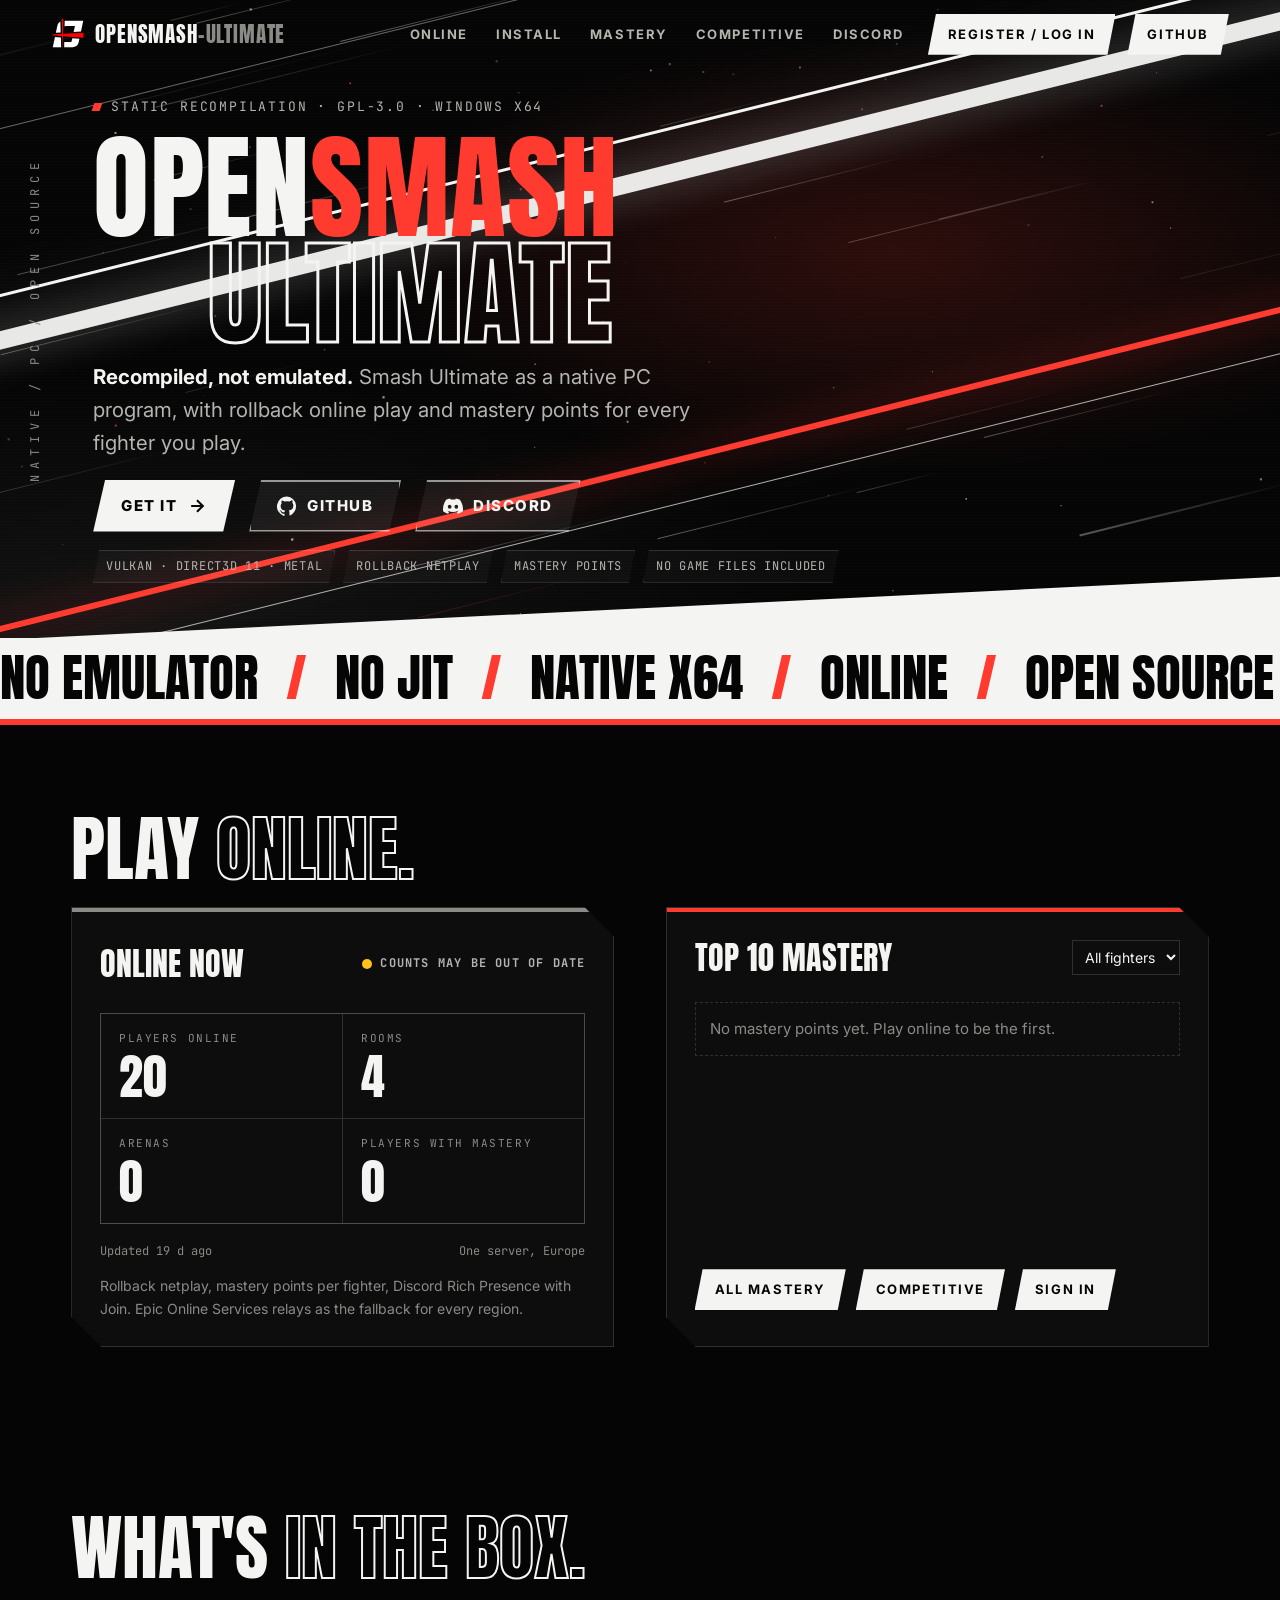
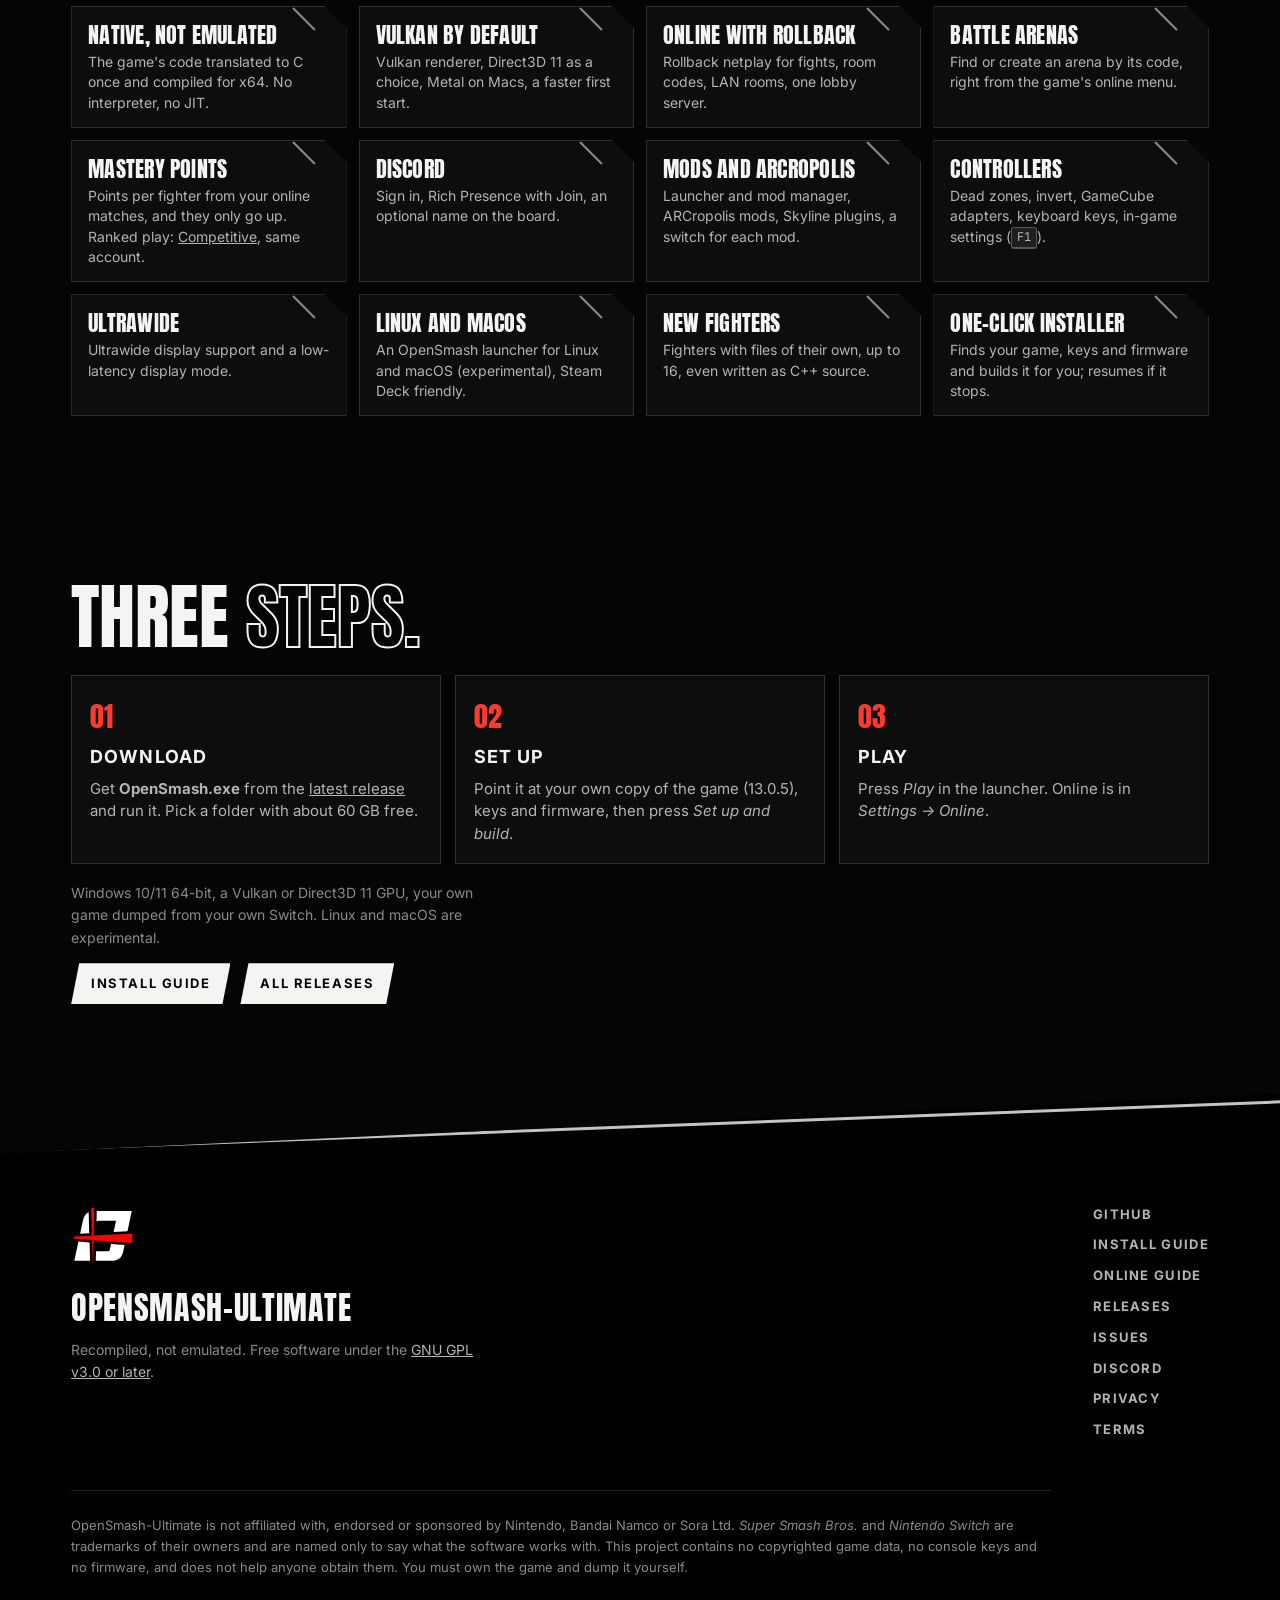
==== index.html @ 876a9320 "Mastery as GMP with fighter icons, own status first, infinite list; Competitive page; same nav every" ====
<!doctype html>
<html lang="en">
<head>
<meta charset="utf-8">
<meta name="viewport" content="width=device-width, initial-scale=1">
<title>OpenSmash-Ultimate: recompiled, not emulated</title>
<meta name="description" content="OpenSmash-Ultimate is an open-source native PC port of Super Smash Bros. Ultimate made by static recompilation: the Switch code translated to C and compiled for Windows, no emulator. Build it from your own game with a one-click installer. GPL-3.0. Not affiliated with Nintendo.">
<meta name="theme-color" content="#050505">
<meta name="color-scheme" content="dark">
<link rel="icon" href="assets/favicon.svg" type="image/svg+xml">
<link rel="icon" href="assets/favicon-32.png" sizes="32x32" type="image/png">
<link rel="apple-touch-icon" href="assets/apple-touch-icon.png">
<!-- Open Graph / social card. Social sites want absolute URLs: after enabling GitHub Pages, replace
     "assets/og-image.png" and og:url with the full https:// address of the site (see README.md). -->
<meta property="og:type" content="website">
<meta property="og:title" content="OpenSmash-Ultimate: recompiled, not emulated">
<meta property="og:description" content="A native PC port made by static recompilation. Vulkan renderer, one-click installer, fighters as C++ source, online play with mastery points per fighter. Open source, GPL-3.0. Not affiliated with Nintendo.">
<meta property="og:image" content="https://denkishi.github.io/opensmash-site/assets/og-image.png">
<meta property="og:image:width" content="1200">
<meta property="og:image:height" content="630">
<meta property="og:image:alt" content="OpenSmash-Ultimate: white diagonal slashes on black with the project name">
<meta property="og:url" content="https://denkishi.github.io/opensmash-site/">
<meta name="twitter:card" content="summary_large_image">
<meta name="twitter:title" content="OpenSmash-Ultimate: recompiled, not emulated">
<meta name="twitter:description" content="Native PC port by static recompilation. Open source, GPL-3.0. Not affiliated with Nintendo.">
<meta name="twitter:image" content="https://denkishi.github.io/opensmash-site/assets/og-image.png">
<link rel="preconnect" href="https://fonts.googleapis.com">
<link rel="preconnect" href="https://fonts.gstatic.com" crossorigin>
<link rel="stylesheet" href="https://fonts.googleapis.com/css2?family=Anton&family=Inter:wght@400;500;700;800&family=JetBrains+Mono:wght@500;700&display=swap">
<link rel="stylesheet" href="css/style.css?v=2">
<link rel="stylesheet" href="css/home.css?v=7">
<script src="config.js"></script>
<script src="js/hero.js?v=3" defer></script>
<script src="js/snapshot.js?v=4" defer></script>
<script src="js/fighters.js?v=2" defer></script>
<script src="js/home.js?v=7" defer></script>
<script type="application/ld+json">
{"@context":"https://schema.org","@type":"SoftwareApplication","name":"OpenSmash-Ultimate","applicationCategory":"GameApplication","operatingSystem":"Windows 10, Windows 11 (x64)","license":"https://www.gnu.org/licenses/gpl-3.0.html","offers":{"@type":"Offer","price":"0","priceCurrency":"USD"},"description":"Open-source native PC port of Super Smash Bros. Ultimate by static recompilation. Build it from your own game. Not affiliated with Nintendo."}
</script>
<script src="js/opensmash-auth.js?v=2" defer></script>
<script src="js/nav-login.js?v=5" defer></script>
</head>
<body>
<a class="skip" href="#main">Skip to content</a>

<!-- reusable emblem -->
<svg width="0" height="0" style="position:absolute" aria-hidden="true" focusable="false">
  <defs>
    <mask id="emblem-cut" maskContentUnits="userSpaceOnUse">
      <rect width="100" height="100" fill="#fff"/>
      <polygon points="55,-4 71,-4 45,104 29,104" fill="#000"/>
    </mask>
    <symbol id="emblem" viewBox="0 0 100 100">
      <path mask="url(#emblem-cut)" fill="currentColor" fill-rule="evenodd" d="M18 88 L40 12 H92 L70 88 Z M35 74 H59 L73 26 H49 Z"/>
      <polygon class="emblem-slash" points="63,0 68,0 42,100 37,100" fill="#ff3b30"/>
    </symbol>
  </defs>
</svg>

<header class="nav" id="top">
  <a class="brand" href="#top" aria-label="OpenSmash-Ultimate, back to top">
    <img class="brand-mark" src="assets/emblem-white.svg" width="34" height="34" alt="" aria-hidden="true">
    <span class="brand-word">OPENSMASH<span>-ULTIMATE</span></span>
  </a>
  <button class="nav-toggle" aria-expanded="false" aria-controls="nav-links"><span></span><span></span><span class="sr">Menu</span></button>
  <nav id="nav-links" class="nav-links" aria-label="Sections">
    <a href="#online">Online</a>
    <a href="#install">Install</a>
    <a href="leaderboard/">Mastery</a>
    <a href="competitive/">Competitive</a>
    <a data-link="discord" href="https://discord.gg/pkgyYGf3YB" rel="noopener">Discord</a>
    <a class="nav-cta" id="nav-login" href="account/">Register / Log in</a>
    <a class="nav-cta" data-link="repo" href="https://github.com/OpenSmash-Ultimate/OpenSmash-Ultimate" rel="noopener">GitHub</a>
  </nav>
</header>

<main id="main">

<!-- ========== HERO ========== -->
<section class="hero" aria-labelledby="hero-title">
  <canvas class="hero-canvas" aria-hidden="true"></canvas>
  <div class="hero-slashes" aria-hidden="true">
    <i class="slash s1"></i><i class="slash s2"></i><i class="slash s3"></i><i class="slash s4"></i><i class="slash s5"></i>
  </div>
  <div class="hero-vert" aria-hidden="true">NATIVE&nbsp;/&nbsp;PC&nbsp;/&nbsp;OPEN&nbsp;SOURCE</div>
  <div class="hero-inner" data-parallax="0.12">
    <p class="kicker"><span class="dot"></span>Static recompilation &middot; GPL-3.0 &middot; Windows x64</p>
    <h1 id="hero-title" class="hero-title">
      <span class="line l1"><span>OPEN</span><span class="red">SMASH</span></span>
      <span class="line l2"><span class="outline">ULTIMATE</span></span>
    </h1>
    <p class="tagline"><strong>Recompiled, not emulated.</strong> Smash Ultimate as a native PC program, with rollback online play and mastery points for every fighter you play.</p>
    <div class="cta-row">
      <a class="btn btn-primary" href="#install"><span>Get it</span><svg aria-hidden="true" viewBox="0 0 24 24"><path d="M5 12h12M12 5l7 7-7 7" fill="none" stroke="currentColor" stroke-width="2.5"/></svg></a>
      <a class="btn btn-ghost" data-link="repo" href="https://github.com/OpenSmash-Ultimate/OpenSmash-Ultimate" rel="noopener"><svg aria-hidden="true" viewBox="0 0 24 24"><path fill="currentColor" d="M12 .5a12 12 0 0 0-3.8 23.4c.6.1.8-.3.8-.6v-2.1c-3.3.7-4-1.6-4-1.6-.6-1.4-1.4-1.8-1.4-1.8-1.1-.7.1-.7.1-.7 1.2.1 1.8 1.2 1.8 1.2 1.1 1.8 2.9 1.3 3.6 1 .1-.8.4-1.3.8-1.6-2.7-.3-5.5-1.3-5.5-5.9 0-1.3.5-2.4 1.2-3.2-.1-.3-.5-1.5.1-3.2 0 0 1-.3 3.3 1.2a11.5 11.5 0 0 1 6 0C17.3 4.7 18.3 5 18.3 5c.7 1.7.3 2.9.1 3.2.8.8 1.2 1.9 1.2 3.2 0 4.6-2.8 5.6-5.5 5.9.4.4.8 1.1.8 2.2v3.3c0 .3.2.7.8.6A12 12 0 0 0 12 .5z"/></svg><span>GitHub</span></a>
      <a class="btn btn-ghost" data-link="discord" href="https://discord.gg/pkgyYGf3YB" rel="noopener"><svg aria-hidden="true" viewBox="0 0 24 24"><path fill="currentColor" d="M20.3 4.4A19.6 19.6 0 0 0 15.4 3l-.6 1.3a18 18 0 0 0-5.6 0L8.6 3a19.6 19.6 0 0 0-4.9 1.5C.6 9.1-.3 13.7.1 18.2a19.8 19.8 0 0 0 6 3l1.3-2.1a12.8 12.8 0 0 1-2-1l.5-.4a14 14 0 0 0 12.2 0l.5.4c-.6.4-1.3.7-2 1l1.3 2.1a19.7 19.7 0 0 0 6-3c.5-5.2-.8-9.8-3.6-13.8zM8 15.4c-1.2 0-2.2-1.1-2.2-2.4S6.8 10.6 8 10.6s2.2 1.1 2.2 2.4-1 2.4-2.2 2.4zm8 0c-1.2 0-2.2-1.1-2.2-2.4s1-2.4 2.2-2.4 2.2 1.1 2.2 2.4-1 2.4-2.2 2.4z"/></svg><span data-label>Discord</span></a>
    </div>
    <ul class="chips" aria-label="At a glance">
      <li>Vulkan &middot; Direct3D 11 &middot; Metal</li><li>Rollback netplay</li><li>Mastery points</li><li>No game files included</li>
    </ul>
  </div>
  <div class="hero-cut" aria-hidden="true"></div>
</section>

<!-- ========== MARQUEE BAND ========== -->
<div class="band" aria-hidden="true">
  <div class="band-track">
    <span>NO EMULATOR</span><b>/</b><span>NO JIT</span><b>/</b><span>NATIVE X64</span><b>/</b><span>ONLINE</span><b>/</b><span>OPEN SOURCE</span><b>/</b><span>YOUR GAME, YOUR PC</span><b>/</b>
    <span>NO EMULATOR</span><b>/</b><span>NO JIT</span><b>/</b><span>NATIVE X64</span><b>/</b><span>ONLINE</span><b>/</b><span>OPEN SOURCE</span><b>/</b><span>YOUR GAME, YOUR PC</span><b>/</b>
  </div>
</div>

<!-- ========== ONLINE: live numbers + leaderboard ========== -->
<section id="online" class="live-sec" aria-labelledby="online-title">
  <div class="wrap">
    <h2 id="online-title" class="live-title">PLAY <span class="outline">ONLINE.</span></h2>
    <div class="live-row">
      <div class="status" id="status" aria-label="Live online numbers">
        <div class="status-head">
          <h3>Online now</h3>
          <span class="pill" id="pill" role="status" aria-live="polite" data-s=""><i></i><span id="pill-text">Checking&hellip;</span></span>
        </div>
        <dl class="status-grid">
          <div><dt>Players online</dt><dd id="t-online">&ndash;</dd></div>
          <div><dt>Rooms</dt><dd id="t-rooms">&ndash;</dd></div>
          <div><dt>Arenas</dt><dd id="t-arenas">&ndash;</dd></div>
          <div><dt>Players with mastery</dt><dd id="t-mastery">&ndash;</dd></div>
        </dl>
        <p class="matches" id="matches" hidden><b id="t-matches"></b> online matches played<span id="t-matches-today"></span></p>
        <div class="status-foot"><span id="upd"></span><span>One server, Europe</span></div>
        <p class="status-msg">Rollback netplay, mastery points per fighter, Discord Rich Presence with Join. Epic Online Services relays as the fallback for every region.</p>
      </div>
      <div class="lb" aria-label="Top mastery">
        <div class="board-head">
          <h3>Top 10 mastery</h3>
          <label class="sr" for="fighter">List</label>
          <select id="fighter"><option value="">All fighters</option></select>
        </div>
        <p class="empty" id="empty">No mastery points yet. Play online to be the first.</p>
        <div class="table-wrap" id="table-wrap" hidden>
          <table class="board"><thead><tr><th>#</th><th class="ficon-h"><span class="sr">Fighter</span></th><th>Player</th><th class="num">GMP</th></tr></thead><tbody id="rows"></tbody></table>
        </div>
        <div id="credit"></div>
        <p class="board-foot"><a class="navbtn" href="leaderboard/">All mastery</a><a class="navbtn" href="competitive/">Competitive</a><a class="navbtn" href="account/">Sign in</a><span id="board-upd"></span></p>
      </div>
    </div>
  </div>
</section>

<!-- ========== FEATURES ========== -->
<section id="features" class="section features" aria-labelledby="feat-title">
  <div class="wrap">
    <h2 id="feat-title" class="live-title">WHAT'S <span class="outline">IN THE BOX.</span></h2>
    <ul class="grid">
      <li class="card"><h3>Native, not emulated</h3><p>The game's code translated to C once and compiled for x64. No interpreter, no JIT.</p></li>
      <li class="card"><h3>Vulkan by default</h3><p>Vulkan renderer, Direct3D 11 as a choice, Metal on Macs, a faster first start.</p></li>
      <li class="card"><h3>Online with rollback</h3><p>Rollback netplay for fights, room codes, LAN rooms, one lobby server.</p></li>
      <li class="card"><h3>Battle Arenas</h3><p>Find or create an arena by its code, right from the game's online menu.</p></li>
      <li class="card"><h3>Mastery points</h3><p>Points per fighter from your online matches, and they only go up. Ranked play: <a href="competitive/">Competitive</a>, same account.</p></li>
      <li class="card"><h3>Discord</h3><p>Sign in, Rich Presence with Join, an optional name on the board.</p></li>
      <li class="card"><h3>Mods and ARCropolis</h3><p>Launcher and mod manager, ARCropolis mods, Skyline plugins, a switch for each mod.</p></li>
      <li class="card"><h3>Controllers</h3><p>Dead zones, invert, GameCube adapters, keyboard keys, in-game settings (<kbd>F1</kbd>).</p></li>
      <li class="card"><h3>Ultrawide</h3><p>Ultrawide display support and a low-latency display mode.</p></li>
      <li class="card"><h3>Linux and macOS</h3><p>An OpenSmash launcher for Linux and macOS (experimental), Steam Deck friendly.</p></li>
      <li class="card"><h3>New fighters</h3><p>Fighters with files of their own, up to 16, even written as C++ source.</p></li>
      <li class="card"><h3>One-click installer</h3><p>Finds your game, keys and firmware and builds it for you; resumes if it stops.</p></li>
    </ul>
  </div>
</section>

<!-- ========== INSTALL ========== -->
<section id="install" class="section install-sec" aria-labelledby="install-title">
  <div class="wrap">
    <h2 id="install-title" class="live-title">THREE <span class="outline">STEPS.</span></h2>
    <ol class="three">
      <li><h3>Download</h3><p>Get <b>OpenSmash.exe</b> from the <a href="https://github.com/OpenSmash-Ultimate/OpenSmash-Ultimate/releases/latest/download/OpenSmash.exe" rel="noopener">latest release</a> and run it. Pick a folder with about 60 GB free.</p></li>
      <li><h3>Set up</h3><p>Point it at your own copy of the game (13.0.5), keys and firmware, then press <em>Set up and build</em>.</p></li>
      <li><h3>Play</h3><p>Press <em>Play</em> in the launcher. Online is in <em>Settings &rarr; Online</em>.</p></li>
    </ol>
    <p class="small">Windows 10/11 64-bit, a Vulkan or Direct3D 11 GPU, your own game dumped from your own Switch. Linux and macOS are experimental.</p>
    <div class="btn-row"><a class="navbtn" data-link="guide" href="https://github.com/OpenSmash-Ultimate/OpenSmash-Ultimate/blob/main/docs/INSTALL.md" rel="noopener">Install guide</a><a class="navbtn" href="https://github.com/OpenSmash-Ultimate/OpenSmash-Ultimate/releases" rel="noopener">All releases</a></div>
  </div>
</section>

</main>

<footer class="footer">
  <div class="footer-cut" aria-hidden="true"></div>
  <div class="wrap footer-grid">
    <div class="footer-brand">
      <img class="brand-mark big-mark" src="assets/emblem-white.svg" alt="" aria-hidden="true">
      <p class="footer-name">OPENSMASH-ULTIMATE</p>
      <p class="small">Recompiled, not emulated. Free software under the <a data-link="license" href="https://github.com/OpenSmash-Ultimate/OpenSmash-Ultimate/blob/main/LICENSE" rel="noopener">GNU GPL v3.0 or later</a>.</p>
    </div>
    <nav class="footer-links" aria-label="Footer">
      <a data-link="repo" href="https://github.com/OpenSmash-Ultimate/OpenSmash-Ultimate" rel="noopener">GitHub</a>
      <a data-link="guide" href="https://github.com/OpenSmash-Ultimate/OpenSmash-Ultimate/blob/main/docs/BUILDING.md" rel="noopener">Install guide</a>
      <a data-link="online" href="https://github.com/OpenSmash-Ultimate/OpenSmash-Ultimate/blob/main/docs/MULTIPLAYER.md" rel="noopener">Online guide</a>
      <a data-link="releases" href="https://github.com/OpenSmash-Ultimate/OpenSmash-Ultimate/releases" rel="noopener">Releases</a>
      <a data-link="issues" href="https://github.com/OpenSmash-Ultimate/OpenSmash-Ultimate/issues" rel="noopener">Issues</a>
      <a data-link="discord" href="https://discord.gg/pkgyYGf3YB" rel="noopener">Discord</a>
      <a href="privacy/">Privacy</a>
      <a href="terms/">Terms</a>
    </nav>
    <p class="legal">OpenSmash-Ultimate is not affiliated with, endorsed or sponsored by Nintendo, Bandai Namco or Sora Ltd. <em>Super Smash Bros.</em> and <em>Nintendo Switch</em> are trademarks of their owners and are named only to say what the software works with. This project contains no copyrighted game data, no console keys and no firmware, and does not help anyone obtain them. You must own the game and dump it yourself.</p>
  </div>
</footer>
</body>
</html>
---- css/style.css ----
/* OpenSmash-Ultimate site. Original design: black, white diagonal cuts, one red accent. */
:root {
  --bg: #050505;
  --bg-2: #0d0d0e;
  --bg-3: #151517;
  --fg: #f4f4f2;
  --fg-dim: #b4b4b0;
  --fg-mute: #8a8a86;
  --line: rgba(255, 255, 255, .14);
  --red: #ff3b30;
  --amber: #ffc21a;
  --cyan: #3be0ff;
  --display: "Anton", "Impact", "Haettenschweiler", "Arial Narrow Bold", sans-serif;
  --sans: "Inter", system-ui, -apple-system, "Segoe UI", Roboto, sans-serif;
  --mono: "JetBrains Mono", ui-monospace, "Cascadia Mono", Consolas, monospace;
  --angle: -14deg;
  --gutter: clamp(16px, 4vw, 56px);
  --ease: cubic-bezier(.2, .8, .2, 1);
  color-scheme: dark;
}
*, *::before, *::after { box-sizing: border-box; }
html { scroll-behavior: smooth; -webkit-text-size-adjust: 100%; scroll-padding-top: 72px; }
body {
  margin: 0; background: var(--bg); color: var(--fg); font-family: var(--sans); font-size: 17px; line-height: 1.6;
  overflow-x: hidden; -webkit-font-smoothing: antialiased; text-rendering: optimizeLegibility;
}
img, svg, canvas { display: block; max-width: 100%; }
a { color: inherit; }
code, kbd { font-family: var(--mono); font-size: .86em; background: rgba(255,255,255,.08); padding: .1em .4em; border-radius: 3px; }
kbd { border: 1px solid rgba(255,255,255,.25); border-bottom-width: 2px; }
::selection { background: var(--red); color: #fff; }
:focus-visible { outline: 3px solid var(--red); outline-offset: 3px; }
.sr { position: absolute; width: 1px; height: 1px; overflow: hidden; clip: rect(0 0 0 0); white-space: nowrap; }
.skip { position: absolute; left: 12px; top: -60px; z-index: 100; background: var(--fg); color: var(--bg); padding: 10px 16px; font-weight: 700; }
.skip:focus { top: 12px; }
.wrap { width: 100%; max-width: 1240px; margin: 0 auto; padding: 0 var(--gutter); }
.red { color: var(--red); }
.outline { color: transparent; -webkit-text-stroke: 2px var(--fg); }

/* ---------- nav ---------- */
.nav {
  position: fixed; inset: 0 0 auto 0; z-index: 50; display: flex; align-items: center; justify-content: space-between;
  gap: 16px; padding: 14px var(--gutter); transition: background .3s, backdrop-filter .3s, padding .3s;
}
.nav.scrolled { background: rgba(5,5,5,.82); backdrop-filter: blur(10px); -webkit-backdrop-filter: blur(10px); padding-top: 10px; padding-bottom: 10px; border-bottom: 1px solid var(--line); }
.brand { display: flex; align-items: center; gap: 10px; text-decoration: none; color: var(--fg); }
.brand-mark { width: 34px; height: 34px; color: var(--fg); transition: transform .4s var(--ease); }
.brand:hover .brand-mark { transform: rotate(-8deg) scale(1.08); }
.brand-word { font-family: var(--display); font-size: 21px; letter-spacing: .04em; line-height: 1; }
.brand-word span { color: var(--fg-mute); }
.nav-links { display: flex; align-items: center; gap: 4px; }
.nav-links a { text-decoration: none; font-weight: 700; font-size: 13px; letter-spacing: .12em; text-transform: uppercase; padding: 10px 12px; position: relative; color: var(--fg-dim); transition: color .2s; }
.nav-links a::after { content: ""; position: absolute; left: 12px; right: 12px; bottom: 6px; height: 2px; background: var(--red); transform: scaleX(0) skewX(-30deg); transform-origin: left; transition: transform .3s var(--ease); }
.nav-links a:hover, .nav-links a.active { color: var(--fg); }
.nav-links a:hover::after, .nav-links a.active::after { transform: scaleX(1) skewX(-30deg); }
.nav-links .nav-cta { white-space: nowrap; color: var(--bg); background: var(--fg); margin-left: 8px; clip-path: polygon(8px 0, 100% 0, calc(100% - 8px) 100%, 0 100%); padding: 10px 20px; }
.nav-links .nav-cta::after { display: none; }
.nav-links .nav-cta:hover { background: var(--red); color: #fff; }
.nav-toggle { display: none; background: none; border: 0; width: 44px; height: 44px; padding: 10px; cursor: pointer; }
.nav-toggle span:not(.sr) { display: block; height: 3px; background: var(--fg); margin: 6px 0; transition: transform .3s; }
.nav-toggle span:first-child { transform: skewX(-30deg); }
.nav-toggle span:nth-child(2) { width: 70%; margin-left: auto; transform: skewX(-30deg); }
.nav-toggle[aria-expanded="true"] span:first-child { transform: translateY(4.5px) rotate(-45deg); }
.nav-toggle[aria-expanded="true"] span:nth-child(2) { width: 100%; transform: translateY(-4.5px) rotate(45deg); }

/* ---------- buttons ---------- */
.btn {
  --cut: 12px; position: relative; display: inline-flex; align-items: center; gap: 10px; min-height: 52px; padding: 0 28px;
  font-family: var(--sans); font-weight: 800; font-size: 15px; letter-spacing: .1em; text-transform: uppercase; text-decoration: none;
  clip-path: polygon(var(--cut) 0, 100% 0, calc(100% - var(--cut)) 100%, 0 100%); overflow: hidden; isolation: isolate;
  transition: transform .25s var(--ease), color .25s, background .25s; border: 0; cursor: pointer;
}
.btn svg { width: 20px; height: 20px; flex: none; }
.btn::before { content: ""; position: absolute; inset: 0; z-index: -1; transform: translateX(-110%) skewX(-20deg); transition: transform .45s var(--ease); }
.btn:hover { transform: translateY(-2px); }
.btn:hover::before { transform: translateX(0) skewX(0); }
.btn-primary { background: var(--fg); color: var(--bg); }
.btn-primary::before { background: var(--red); }
.btn-primary:hover { color: #fff; }
.btn-ghost { background: rgba(255,255,255,.06); color: var(--fg); box-shadow: inset 0 0 0 2px rgba(255,255,255,.55); }
.btn-ghost::before { background: var(--fg); }
.btn-ghost:hover { color: var(--bg); }
.btn[aria-disabled="true"] { opacity: .55; cursor: not-allowed; }
.btn[aria-disabled="true"]:hover { transform: none; color: var(--fg); }
.btn[aria-disabled="true"]::before { display: none; }
.cta-row { display: flex; flex-wrap: wrap; gap: 14px; }
.link { display: inline-block; font-weight: 800; text-transform: uppercase; letter-spacing: .1em; font-size: 14px; text-decoration: none; border-bottom: 2px solid var(--red); padding-bottom: 2px; transition: color .2s, border-color .2s; }
.link:hover { color: var(--red); }
.link[aria-disabled="true"] { border-color: var(--fg-mute); color: var(--fg-mute); pointer-events: none; }

/* ---------- hero ---------- */
.hero { position: relative; min-height: 100vh; min-height: 100svh; display: flex; align-items: center; overflow: hidden; padding: 110px 0 120px; isolation: isolate; }
.hero-canvas { position: absolute; inset: 0; width: 100%; height: 100%; z-index: -2; }
.hero::before { content: ""; position: absolute; inset: 0; z-index: -1; pointer-events: none;
  background: radial-gradient(ellipse 60% 50% at 70% 40%, rgba(255,59,48,.16), transparent 70%), radial-gradient(ellipse 80% 60% at 10% 100%, rgba(255,255,255,.06), transparent 70%); }
.hero::after { content: ""; position: absolute; inset: 0; z-index: -1; pointer-events: none; opacity: .5;
  background-image: repeating-linear-gradient(0deg, rgba(255,255,255,.025) 0 1px, transparent 1px 3px); }
.hero-slashes { position: absolute; inset: -20% -10%; z-index: -1; pointer-events: none; transform: rotate(var(--angle)); }
.slash { position: absolute; left: -10%; width: 130%; display: block; background: var(--fg); transform-origin: left center; transform: scaleX(0);
  animation: slashIn .9s var(--ease) forwards; box-shadow: 0 0 40px rgba(255,255,255,.35); }
.slash::after { content: ""; position: absolute; inset: -10px 0; background: linear-gradient(90deg, transparent, rgba(255,255,255,.9) 50%, transparent); width: 25%; filter: blur(10px);
  animation: sweep 4.5s 1.6s linear infinite; opacity: .0; }
.s1 { top: 30%; height: 3px; animation-delay: .15s; }
.s2 { top: 34%; height: 18px; animation-delay: .3s; opacity: .95; }
.s3 { top: 66%; height: 6px; animation-delay: .45s; background: var(--red); box-shadow: 0 0 40px rgba(255,59,48,.6); }
.s4 { top: 71%; height: 1px; animation-delay: .6s; opacity: .7; }
.s5 { top: 12%; height: 1px; animation-delay: .75s; opacity: .4; }
@keyframes slashIn { 0% { transform: scaleX(0); } 100% { transform: scaleX(1); } }
@keyframes sweep { 0% { transform: translateX(-30%); opacity: 0; } 10% { opacity: 1; } 60% { opacity: 1; } 70%,100% { transform: translateX(420%); opacity: 0; } }
.hero-vert { position: absolute; left: calc(var(--gutter) * .5); top: 50%; transform: translateY(-50%) rotate(180deg); writing-mode: vertical-rl;
  font-family: var(--mono); font-size: 12px; letter-spacing: .5em; color: var(--fg-mute); white-space: nowrap; }
.hero-inner { position: relative; width: 100%; max-width: 1240px; margin: 0 auto; padding: 0 var(--gutter) 0 calc(var(--gutter) + 22px); will-change: transform; }
.kicker { display: inline-flex; align-items: center; gap: 10px; font-family: var(--mono); font-size: 13px; letter-spacing: .14em; text-transform: uppercase; color: var(--fg-dim);
  margin: 0 0 18px; opacity: 0; animation: up .8s .2s var(--ease) forwards; }
.kicker .dot { width: 8px; height: 8px; background: var(--red); transform: skewX(-20deg); animation: blink 1.6s steps(2) infinite; }
@keyframes blink { 50% { opacity: .2; } }
.hero-title { font-family: var(--display); font-weight: 400; margin: 0; line-height: .86; letter-spacing: .005em; font-size: clamp(64px, 15.5vw, 230px); text-transform: uppercase; }
.hero-title .line { display: block; overflow: hidden; padding: .02em 0 .04em; }
.hero-title .line > span { display: inline-block; transform: translateY(105%) skewY(6deg); animation: titleIn 1s var(--ease) forwards; }
.hero-title .l1 > span:nth-child(1) { animation-delay: .35s; }
.hero-title .l1 > span:nth-child(2) { animation-delay: .47s; }
.hero-title .l2 > span { animation-delay: .6s; -webkit-text-stroke-width: clamp(1.5px, .35vw, 3px); }
.hero-title .l2 { margin-left: clamp(24px, 9vw, 150px); }
@keyframes titleIn { to { transform: translateY(0) skewY(0); } }
.tagline { max-width: 620px; font-size: clamp(17px, 1.6vw, 21px); color: var(--fg-dim); margin: 26px 0 32px; opacity: 0; animation: up .8s .9s var(--ease) forwards; }
.tagline strong { color: var(--fg); }
.hero .cta-row { opacity: 0; animation: up .8s 1.05s var(--ease) forwards; }
.chips { display: flex; flex-wrap: wrap; gap: 8px; list-style: none; padding: 0; margin: 30px 0 0; opacity: 0; animation: up .8s 1.2s var(--ease) forwards; }
.chips li { font-family: var(--mono); font-size: 12px; letter-spacing: .06em; text-transform: uppercase; padding: 6px 12px; border: 1px solid var(--line); color: var(--fg-dim);
  clip-path: polygon(6px 0, 100% 0, calc(100% - 6px) 100%, 0 100%); background: rgba(255,255,255,.03); }
@keyframes up { from { opacity: 0; transform: translateY(24px); } to { opacity: 1; transform: none; } }
.scroll-cue { position: absolute; right: var(--gutter); bottom: 96px; width: 26px; height: 42px; border: 2px solid rgba(255,255,255,.5); border-radius: 14px; }
.scroll-cue span { position: absolute; left: 50%; top: 8px; width: 3px; height: 8px; margin-left: -1.5px; background: var(--fg); border-radius: 2px; animation: cue 1.8s infinite; }
@keyframes cue { 0% { opacity: 0; transform: translateY(0); } 30% { opacity: 1; } 100% { opacity: 0; transform: translateY(14px); } }
.hero-cut { position: absolute; left: 0; right: 0; bottom: -1px; height: 70px; background: var(--fg); clip-path: polygon(0 100%, 100% 10%, 100% 100%); }

/* ---------- marquee band ---------- */
.band { position: relative; z-index: 2; background: var(--fg); color: var(--bg); overflow: hidden; margin-top: -1px; padding: 14px 0 16px; border-bottom: 6px solid var(--red); }
.band-track { display: flex; width: max-content; gap: 28px; align-items: center; animation: marquee 32s linear infinite; font-family: var(--display); font-size: clamp(28px, 4vw, 52px); line-height: 1; white-space: nowrap; }
.band-track b { color: var(--red); font-weight: 400; }
@keyframes marquee { to { transform: translateX(-50%); } }

/* ---------- sections ---------- */
.section { position: relative; padding: clamp(90px, 13vw, 170px) 0; overflow: hidden; }
.eyebrow { font-family: var(--mono); font-size: 13px; letter-spacing: .2em; text-transform: uppercase; color: var(--red); margin: 0 0 20px; display: flex; align-items: center; gap: 12px; flex-wrap: wrap; }
.eyebrow::before { content: ""; width: 34px; height: 2px; background: var(--red); transform: skewX(-30deg); }
.big { font-family: var(--display); font-weight: 400; font-size: clamp(54px, 10vw, 150px); line-height: .9; margin: 0 0 48px; text-transform: uppercase; letter-spacing: .005em; }
.big .outline { -webkit-text-stroke-width: clamp(1.5px, .25vw, 2.5px); }
.lead { font-size: clamp(18px, 1.7vw, 22px); color: var(--fg-dim); max-width: 640px; margin: 0 0 28px; }
.lead strong, .lead em { color: var(--fg); }
.note { color: var(--fg-mute); font-size: 15px; max-width: 600px; border-left: 3px solid var(--amber); padding-left: 14px; }

/* reveal on scroll */
.js .reveal { opacity: 0; transform: translateY(40px); transition: opacity .9s var(--ease), transform .9s var(--ease); transition-delay: calc(var(--d, 0) * 70ms); }
.js .reveal.in { opacity: 1; transform: none; }
.big { position: relative; width: fit-content; max-width: 100%; }
.js .big.reveal { transform: translateX(-40px) skewX(-10deg); transition: opacity .4s .35s, transform .9s .2s var(--ease); }
.js .big.reveal.in { transform: none; }
.js .big.reveal::after { content: ""; position: absolute; left: -2%; top: 4%; bottom: 4%; width: 104%; background: var(--fg); transform: scaleX(0); transform-origin: left; pointer-events: none; }
.js .big.reveal.in::after { animation: wipe .85s var(--ease) forwards; }
@keyframes wipe { 0% { transform: scaleX(0); transform-origin: left; } 45% { transform: scaleX(1); transform-origin: left; } 46% { transform: scaleX(1); transform-origin: right; } 100% { transform: scaleX(0); transform-origin: right; } }

/* ---------- what ---------- */
.what::before { content: ""; position: absolute; right: -10%; top: 0; width: 60%; height: 100%; background: linear-gradient(115deg, transparent 48%, rgba(255,255,255,.035) 48% 62%, transparent 62%); pointer-events: none; }
.what-grid { display: grid; grid-template-columns: 1fr 1.1fr; gap: clamp(32px, 6vw, 90px); align-items: start; }
.pipeline { list-style: none; margin: 0; padding: 0; display: grid; gap: 14px; counter-reset: p; }
.pipeline li { position: relative; display: grid; grid-template-columns: 58px 1fr; grid-template-rows: auto auto; column-gap: 18px; padding: 20px 22px; background: var(--bg-2);
  border: 1px solid var(--line); clip-path: polygon(0 0, 100% 0, 100% calc(100% - 16px), calc(100% - 16px) 100%, 0 100%); transition: background .3s, transform .3s var(--ease); }
.pipeline li:hover { background: var(--bg-3); transform: translateX(8px); }
.pipeline li:not(:last-child)::after { content: ""; position: absolute; left: 50px; bottom: -15px; width: 2px; height: 15px; background: var(--red); }
.pnum { grid-row: span 2; font-family: var(--display); font-size: 44px; line-height: 1; color: var(--bg); background: var(--fg); display: grid; place-items: center; height: 58px; clip-path: polygon(10px 0, 100% 0, calc(100% - 10px) 100%, 0 100%); }
.pipeline li:last-child .pnum { background: var(--red); color: #fff; }
.ptitle { font-weight: 800; font-size: 19px; }
.ptext { color: var(--fg-dim); font-size: 15px; }

/* ---------- screenshots ---------- */
.shots { padding-bottom: clamp(60px, 9vw, 120px); }
.shots .big { margin-bottom: 40px; }
.shots-rail { display: flex; gap: 22px; overflow-x: auto; padding: 10px var(--gutter) 30px; scroll-snap-type: x mandatory; scrollbar-width: thin; scrollbar-color: var(--red) transparent; }
.shot { flex: 0 0 min(78vw, 640px); margin: 0; scroll-snap-align: center; }
.shot-frame { position: relative; aspect-ratio: 16 / 9; overflow: hidden; background: var(--bg-2); clip-path: polygon(24px 0, 100% 0, 100% calc(100% - 24px), calc(100% - 24px) 100%, 0 100%, 0 24px); }
.shot-frame img { position: absolute; inset: 0; width: 100%; height: 100%; object-fit: cover; transition: transform .8s var(--ease); }
.shot:hover .shot-frame img { transform: scale(1.04); }
.shot-fallback { position: absolute; inset: 0; background:
  radial-gradient(circle at calc(20% + var(--h) * 15%) 30%, rgba(255,59,48,.35), transparent 45%),
  repeating-linear-gradient(calc(-60deg + var(--h) * 8deg), rgba(255,255,255,.05) 0 2px, transparent 2px 22px),
  linear-gradient(135deg, #18181a, #070707); }
.shot-fallback i { position: absolute; left: -20%; width: 140%; background: var(--fg); transform: rotate(calc(-18deg + var(--h) * 3deg)); box-shadow: 0 0 30px rgba(255,255,255,.4); }
.shot-fallback i:nth-child(1) { top: 40%; height: 10px; }
.shot-fallback i:nth-child(2) { top: 47%; height: 2px; opacity: .7; }
.shot-fallback i:nth-child(3) { top: 62%; height: 4px; background: var(--red); box-shadow: 0 0 30px rgba(255,59,48,.6); }
.shot-fallback span { position: absolute; right: 22px; bottom: 6px; font-family: var(--display); font-size: clamp(70px, 10vw, 130px); line-height: 1; color: transparent; -webkit-text-stroke: 2px rgba(255,255,255,.35); }
.shot figcaption { margin-top: 12px; font-family: var(--mono); font-size: 13px; letter-spacing: .08em; text-transform: uppercase; color: var(--fg-dim); }
.shot figcaption::before { content: "/ "; color: var(--red); }

/* ---------- numbers ---------- */
.numbers { background: var(--fg); color: var(--bg); padding: clamp(50px, 7vw, 90px) 0; clip-path: polygon(0 40px, 100% 0, 100% calc(100% - 40px), 0 100%); }
.nums { display: grid; grid-template-columns: repeat(4, 1fr); gap: 30px; }
.num b { display: block; font-family: var(--display); font-weight: 400; font-size: clamp(46px, 6vw, 84px); line-height: 1; letter-spacing: .01em; }
.num span { display: block; margin-top: 10px; font-size: 15px; color: #333; max-width: 240px; }
.num:nth-child(2n) b { color: #d42a20; }

/* ---------- features ---------- */
.head-row { display: flex; flex-wrap: wrap; align-items: flex-end; justify-content: space-between; gap: 20px; margin-bottom: 48px; }
.head-row .big { margin-bottom: 0; }
.filters { display: flex; flex-wrap: wrap; gap: 6px; }
.filter { font-family: var(--mono); font-size: 12px; letter-spacing: .1em; text-transform: uppercase; color: var(--fg-dim); background: transparent; border: 1px solid var(--line);
  padding: 10px 14px; min-height: 40px; cursor: pointer; clip-path: polygon(6px 0, 100% 0, calc(100% - 6px) 100%, 0 100%); transition: all .2s; }
.filter:hover { color: var(--fg); border-color: var(--fg); }
.filter.is-on { background: var(--fg); color: var(--bg); border-color: var(--fg); }
.grid { list-style: none; margin: 0; padding: 0; display: grid; grid-template-columns: repeat(auto-fill, minmax(min(100%, 280px), 1fr)); gap: 16px; }
.card { position: relative; padding: 28px 24px 26px; background: var(--bg-2); border: 1px solid var(--line); overflow: hidden; isolation: isolate;
  clip-path: polygon(0 0, calc(100% - 22px) 0, 100% 22px, 100% 100%, 0 100%); transition: transform .35s var(--ease), border-color .3s, background .3s; }
.card::before { content: ""; position: absolute; z-index: -1; top: -50%; left: -60%; width: 40%; height: 200%; background: linear-gradient(90deg, transparent, rgba(255,255,255,.09), transparent);
  transform: rotate(20deg) translateX(-100%); transition: transform .8s var(--ease); }
.card::after { content: ""; position: absolute; right: 0; top: 0; width: 31px; height: 2px; background: var(--fg-mute); transform-origin: left; transform: translate(-22px, 0) rotate(45deg); }
.card:hover { transform: translateY(-6px); border-color: rgba(255,255,255,.4); background: var(--bg-3); }
.card:hover::before { transform: rotate(20deg) translateX(520%); }
.card h3 { font-family: var(--display); font-weight: 400; font-size: 30px; line-height: 1.05; margin: 16px 0 10px; text-transform: uppercase; letter-spacing: .01em; }
.card p { margin: 0; color: var(--fg-dim); font-size: 15.5px; }
.card.is-hidden { display: none; }
.badge { display: inline-block; font-family: var(--mono); font-size: 11px; font-weight: 700; letter-spacing: .12em; text-transform: uppercase; padding: 4px 10px;
  clip-path: polygon(5px 0, 100% 0, calc(100% - 5px) 100%, 0 100%); vertical-align: middle; line-height: 1.5; }
.badge.done { background: var(--fg); color: var(--bg); }
.badge.exp { background: var(--amber); color: #111; }
.badge.wip { background: var(--cyan); color: #04161b; }
.badge.plan { background: transparent; color: var(--fg-dim); box-shadow: inset 0 0 0 1px var(--fg-mute); }
.legend { margin-top: 28px; color: var(--fg-mute); font-size: 14px; display: flex; flex-wrap: wrap; gap: 8px 18px; align-items: center; }

/* ---------- install ---------- */
.install { background: var(--bg-2); }
.slash-bg { position: absolute; inset: 0; pointer-events: none; overflow: hidden; }
.slash-bg::before, .slash-bg::after { content: ""; position: absolute; left: -20%; width: 140%; background: var(--fg); transform: rotate(var(--angle)); }
.slash-bg::before { top: 18%; height: 2px; opacity: .25; }
.slash-bg::after { bottom: 22%; height: 120px; opacity: .03; }
.steps { list-style: none; margin: 0 0 60px; padding: 0; display: grid; grid-template-columns: repeat(3, 1fr); gap: 20px; }
.step { position: relative; padding: 30px 26px 30px; background: var(--bg); border-top: 4px solid var(--fg); }
.step:nth-child(3) { border-top-color: var(--red); }
.step-n { display: block; font-family: var(--display); font-size: clamp(80px, 9vw, 130px); line-height: .8; color: transparent; -webkit-text-stroke: 2px var(--fg); margin-bottom: 18px; transition: color .4s, transform .4s var(--ease); }
.step:hover .step-n { color: var(--fg); transform: skewX(-8deg); }
.step h3 { font-family: var(--display); font-weight: 400; font-size: 36px; margin: 0 0 8px; text-transform: uppercase; }
.step p { color: var(--fg-dim); margin: 0 0 14px; font-size: 16px; }
.install-foot { display: flex; flex-wrap: wrap; justify-content: space-between; gap: 30px; align-items: flex-end; padding-top: 34px; border-top: 1px solid var(--line); }
.req h3 { font-family: var(--mono); font-size: 13px; letter-spacing: .2em; text-transform: uppercase; color: var(--red); margin: 0 0 10px; }
.req ul { margin: 0; padding: 0; list-style: none; color: var(--fg-dim); }
.req li { padding-left: 22px; position: relative; }
.req li::before { content: ""; position: absolute; left: 0; top: .72em; width: 12px; height: 2px; background: var(--fg); transform: skewX(-30deg); }
.install-links { display: flex; flex-wrap: wrap; gap: 14px; }

/* ---------- online + status ---------- */
.online-grid { display: grid; grid-template-columns: 1.15fr 1fr; gap: clamp(32px, 6vw, 90px); align-items: center; }
.modes { list-style: none; padding: 0; margin: 0 0 26px; display: grid; gap: 10px; }
.modes li { display: grid; grid-template-columns: 120px 1fr; gap: 14px; align-items: baseline; padding: 12px 0; border-bottom: 1px solid var(--line); }
.modes b { font-family: var(--display); font-weight: 400; font-size: 26px; text-transform: uppercase; }
.modes span { color: var(--fg-dim); font-size: 15.5px; }
.online .link { margin-top: 18px; }
.status { position: relative; background: var(--bg-2); border: 1px solid var(--line); padding: 30px 28px 26px; overflow: hidden;
  clip-path: polygon(0 0, calc(100% - 30px) 0, 100% 30px, 100% 100%, 30px 100%, 0 calc(100% - 30px)); }
.status::before { content: ""; position: absolute; left: 0; top: 0; height: 4px; width: 100%; background: var(--fg-mute); transition: background .4s; }
.status[data-state="up"]::before { background: #3dff8a; }
.status[data-state="down"]::before { background: var(--red); }
.status[data-state="off"]::before { background: var(--fg-mute); }
.status-head { display: flex; justify-content: space-between; align-items: center; gap: 12px; margin-bottom: 24px; flex-wrap: wrap; }
.status-head h3 { margin: 0; font-family: var(--display); font-weight: 400; font-size: 32px; text-transform: uppercase; }
.status-pill { display: inline-flex; align-items: center; gap: 8px; font-family: var(--mono); font-size: 12px; font-weight: 700; letter-spacing: .12em; text-transform: uppercase;
  padding: 6px 12px; background: rgba(255,255,255,.07); }
.status-pill i { width: 10px; height: 10px; border-radius: 50%; background: var(--fg-mute); }
.status[data-state="up"] .status-pill i { background: #3dff8a; box-shadow: 0 0 0 0 rgba(61,255,138,.6); animation: pulse 2s infinite; }
.status[data-state="down"] .status-pill i { background: var(--red); }
.status[data-state="loading"] .status-pill i { background: var(--amber); animation: blink 1s steps(2) infinite; }
@keyframes pulse { 0% { box-shadow: 0 0 0 0 rgba(61,255,138,.6); } 70% { box-shadow: 0 0 0 10px rgba(61,255,138,0); } 100% { box-shadow: 0 0 0 0 rgba(61,255,138,0); } }
.status-grid { display: grid; grid-template-columns: 1fr 1fr; gap: 1px; background: var(--line); margin: 0 0 18px; border: 1px solid var(--line); }
.status-grid div { background: var(--bg-2); padding: 16px 18px; }
.status-grid dt { font-family: var(--mono); font-size: 11px; letter-spacing: .14em; text-transform: uppercase; color: var(--fg-mute); }
.status-grid dd { margin: 4px 0 0; font-family: var(--display); font-size: clamp(34px, 4vw, 48px); line-height: 1.05; }
.status-foot { display: flex; justify-content: space-between; flex-wrap: wrap; gap: 6px 16px; font-family: var(--mono); font-size: 12px; color: var(--fg-mute); }
.status-foot b { color: var(--fg-dim); font-weight: 500; }
.status-msg { margin: 14px 0 0; font-size: 14px; color: var(--fg-mute); min-height: 1.5em; }
.status-scan { position: absolute; inset: 0; pointer-events: none; background: linear-gradient(100deg, transparent 40%, rgba(255,255,255,.06) 50%, transparent 60%); transform: translateX(-100%); }
.status.flash .status-scan { animation: scan .9s var(--ease); }
@keyframes scan { to { transform: translateX(100%); } }

/* ---------- roadmap ---------- */
.roadmap { background: linear-gradient(180deg, var(--bg) 0%, #0b0b0c 100%); }
.road { list-style: none; margin: 0; padding: 0; display: grid; gap: 0; border-top: 1px solid var(--line); }
.road-item { position: relative; display: grid; grid-template-columns: 110px 1fr auto; gap: 24px; align-items: center; padding: 28px 10px; border-bottom: 1px solid var(--line); transition: background .3s, padding .3s var(--ease); }
.road-item::before { content: ""; position: absolute; left: 0; top: 0; bottom: 0; width: 0; background: linear-gradient(90deg, rgba(255,59,48,.14), transparent); transition: width .5s var(--ease); }
.road-item:hover::before { width: 100%; }
.road-item:hover { padding-left: 24px; }
.road-n { font-family: var(--display); font-size: 64px; line-height: 1; color: transparent; -webkit-text-stroke: 1.5px var(--fg-mute); position: relative; }
.road-item:hover .road-n { -webkit-text-stroke-color: var(--red); }
.road-item h3 { font-family: var(--display); font-weight: 400; font-size: clamp(28px, 3.2vw, 42px); margin: 0 0 4px; text-transform: uppercase; line-height: 1.05; }
.road-item p { margin: 0; color: var(--fg-dim); max-width: 680px; font-size: 16px; position: relative; }
.road-item > * { position: relative; }
.bar { margin-top: 14px; height: 6px; background: rgba(255,255,255,.1); max-width: 420px; clip-path: polygon(3px 0, 100% 0, calc(100% - 3px) 100%, 0 100%); }
.bar i { display: block; height: 100%; width: 0; background: var(--fg); transition: width 1.6s .3s var(--ease); }
.in .bar i { width: calc(var(--p) * 1%); }

/* ---------- tools ---------- */
.tool-grid { list-style: none; margin: 0; padding: 0; display: grid; grid-template-columns: repeat(auto-fill, minmax(min(100%, 220px), 1fr)); gap: 16px; }
.tool { position: relative; padding: 26px 22px; border: 1px dashed rgba(255,255,255,.28); transition: border-color .3s, transform .35s var(--ease); display: flex; flex-direction: column; }
.tool:hover { border-color: var(--fg); border-style: solid; transform: translateY(-4px); }
.tool h3 { font-family: var(--display); font-weight: 400; font-size: 26px; text-transform: uppercase; margin: 0 0 8px; }
.tool p { color: var(--fg-dim); font-size: 15px; margin: 0 0 18px; flex: 1; }
.tool .link { align-self: flex-start; }

/* ---------- faq ---------- */
.faq-grid { display: grid; grid-template-columns: .8fr 1.2fr; gap: clamp(30px, 6vw, 90px); align-items: start; }
.qa details { border-bottom: 1px solid var(--line); }
.qa details:first-child { border-top: 1px solid var(--line); }
.qa summary { cursor: pointer; list-style: none; padding: 22px 50px 22px 0; position: relative; font-weight: 800; font-size: clamp(18px, 1.6vw, 21px); }
.qa summary::-webkit-details-marker { display: none; }
.qa summary::before, .qa summary::after { content: ""; position: absolute; right: 8px; top: 50%; width: 18px; height: 3px; background: var(--fg); transition: transform .3s var(--ease), background .3s; }
.qa summary::after { transform: rotate(90deg); }
.qa details[open] summary::after { transform: rotate(0); }
.qa details[open] summary::before { background: var(--red); }
.qa summary:hover { color: var(--fg); }
.qa details p { margin: 0 0 24px; color: var(--fg-dim); max-width: 640px; }
.community { margin-top: clamp(70px, 9vw, 120px); }
.comm { position: relative; padding: clamp(30px, 5vw, 60px); background: var(--fg); color: var(--bg); clip-path: polygon(0 0, 100% 0, 100% calc(100% - 40px), calc(100% - 40px) 100%, 0 100%); overflow: hidden; }
.comm::after { content: ""; position: absolute; right: -60px; top: -40%; width: 140px; height: 200%; background: var(--red); transform: rotate(18deg); }
.comm h3 { font-family: var(--display); font-weight: 400; font-size: clamp(40px, 6vw, 80px); line-height: .95; margin: 0 0 12px; text-transform: uppercase; position: relative; z-index: 1; max-width: 80%; }
.comm p { max-width: 560px; margin: 0 0 26px; font-size: 17px; color: #2a2a2a; position: relative; z-index: 1; }
.comm .cta-row { position: relative; z-index: 1; }
.comm .btn-primary { background: var(--bg); color: var(--fg); }
.comm .btn-ghost { color: var(--bg); box-shadow: inset 0 0 0 2px var(--bg); background: transparent; }
.comm .btn-ghost::before { background: var(--bg); }
.comm .btn-ghost:hover { color: var(--fg); }
.comm .btn[aria-disabled="true"]:hover { color: var(--fg); }

/* ---------- footer ---------- */
.footer { position: relative; padding: 110px 0 50px; background: #000; overflow: hidden; }
.footer-cut { position: absolute; left: 0; right: 0; top: 0; height: 60px; background: var(--bg); clip-path: polygon(0 0, 100% 0, 0 100%); }
.footer-cut::after { content: ""; }
.footer::before { content: ""; position: absolute; left: -5%; right: -5%; top: 58px; height: 3px; background: var(--fg); transform: rotate(-2.2deg); transform-origin: left; opacity: .8; }
.footer-grid { display: grid; grid-template-columns: 1fr auto; gap: 40px; }
.big-mark { width: 64px; height: 64px; margin-bottom: 14px; }
.footer-name { font-family: var(--display); font-size: 32px; margin: 0 0 6px; letter-spacing: .02em; }
.small { color: var(--fg-mute); font-size: 14px; margin: 0; max-width: 420px; }
.small a { color: var(--fg-dim); }
.footer-links { display: flex; flex-direction: column; gap: 10px; align-items: flex-start; }
.footer-links a { text-decoration: none; font-weight: 700; text-transform: uppercase; letter-spacing: .1em; font-size: 13px; color: var(--fg-dim); }
.footer-links a:hover { color: var(--red); }
.footer-links a[aria-disabled="true"] { color: var(--fg-mute); pointer-events: none; }
.legal { grid-column: 1 / -1; font-size: 13px; color: var(--fg-mute); border-top: 1px solid var(--line); padding-top: 24px; margin: 10px 0 0; max-width: 980px; }

/* ---------- responsive ---------- */
@media (max-width: 980px) {
  .what-grid, .online-grid, .faq-grid { grid-template-columns: 1fr; }
  .nums { grid-template-columns: repeat(2, 1fr); }
  .steps { grid-template-columns: 1fr; }
}
@media (max-width: 860px) {
  .nav-toggle { display: block; z-index: 2; }
  .nav-links { position: fixed; inset: 0; background: rgba(5,5,5,.97); flex-direction: column; justify-content: center; gap: 6px;
    clip-path: polygon(100% 0, 100% 0, 100% 100%, 100% 100%); transition: clip-path .5s var(--ease); visibility: hidden; }
  .nav-links.open { clip-path: polygon(0 0, 100% 0, 100% 100%, 0 100%); visibility: visible; }
  .nav-links a { font-family: var(--display); font-size: 40px; letter-spacing: .03em; color: var(--fg); padding: 6px 16px; }
  .nav-links a::after { bottom: 4px; }
  .nav-links .nav-cta { margin: 16px 0 0; font-size: 28px; padding: 10px 32px; }
  .road-item { grid-template-columns: 64px 1fr; gap: 6px 16px; }
  .road-item .badge { grid-column: 2; justify-self: start; }
  .road-n { font-size: 44px; }
}
@media (max-width: 560px) {
  body { font-size: 16px; }
  .brand-word span { display: none; }
  .hero { padding-top: 96px; align-items: flex-end; }
  .hero-vert { display: none; }
  .hero-inner { padding-left: var(--gutter); }
  .hero-title .l2 { margin-left: 0; }
  .cta-row .btn { flex: 1 1 100%; justify-content: center; }
  .hero .cta-row .btn-ghost { flex: 1 1 calc(50% - 7px); padding: 0 14px; justify-content: center; white-space: nowrap; font-size: 13px; letter-spacing: .06em; }
  .scroll-cue { display: none; }
  .nums { grid-template-columns: 1fr 1fr; gap: 26px 16px; }
  .num span { font-size: 13px; }
  .modes li { grid-template-columns: 1fr; gap: 2px; }
  .status { padding: 24px 18px 20px; }
  .status-grid div { padding: 12px 14px; }
  .road-item { padding: 22px 0; }
  .road-item:hover { padding-left: 0; }
  .footer-grid { grid-template-columns: 1fr; }
  .comm h3 { max-width: 100%; }
  .comm::after { width: 80px; right: -50px; }
}

/* ---------- reduced motion ---------- */
@media (prefers-reduced-motion: reduce) {
  html { scroll-behavior: auto; }
  *, *::before, *::after { animation-duration: .001ms !important; animation-iteration-count: 1 !important; transition-duration: .001ms !important; transition-delay: 0s !important; }
  .slash::after, .band-track, .scroll-cue span { animation: none !important; }
  .js .reveal, .js .big.reveal { opacity: 1; transform: none; }
  .js .big.reveal::after { display: none; }
  .hero-inner { transform: none !important; }
}
---- css/home.css ----
/* Home page additions on top of the original style.css: compact hero, live row, three steps. */
.hero { min-height: 0; padding: 92px 0 56px; }
.hero .tagline { margin: 14px 0 20px; }
.hero .chips { margin-top: 18px; }
.hero-title { font-size: clamp(48px, 9vw, 120px); }
.live-sec, .install-sec { padding: clamp(48px, 7vw, 90px) 0; }
.live-title { font-family: var(--display); font-weight: 400; font-size: clamp(40px, 6vw, 72px); line-height: .95; margin: 0 0 24px; text-transform: uppercase; }
.live-row { display: grid; grid-template-columns: 1fr 1fr; gap: clamp(20px, 4vw, 56px); align-items: start; }
.status-grid dd { font-variant-numeric: tabular-nums; }
.matches { margin: .75rem 0 0; font-size: .95rem; opacity: .9; }
.matches[hidden] { display: none; }
.matches b { font-variant-numeric: tabular-nums; }
.pill { display: inline-flex; align-items: center; gap: 8px; font-family: var(--mono); font-size: 12px; font-weight: 700; letter-spacing: .1em; text-transform: uppercase; color: var(--fg-dim); }
.pill i { width: 10px; height: 10px; border-radius: 50%; background: var(--fg-mute); display: inline-block; }
.pill[data-s="up"] i { background: #3dff8a; box-shadow: 0 0 0 4px rgba(61,255,138,.2); }
.pill[data-s="down"] i { background: var(--red); }
.pill[data-s="stale"] i { background: var(--amber); }
.lb { min-width: 0; }
.board-head { display: flex; justify-content: space-between; align-items: center; gap: 12px; margin: 0 0 10px; }
.board-head h3 { font-family: var(--display); font-weight: 400; font-size: 30px; text-transform: uppercase; margin: 0; }
.board-head select { background: var(--bg-2); color: var(--fg); border: 1px solid var(--line); padding: 7px 8px; font: inherit; font-size: 14px; max-width: 55%; }
.empty { color: var(--fg-mute); padding: 14px; border: 1px dashed var(--line); margin: 0; font-size: 15px; }
.board-foot { margin: 10px 0 0; font-size: 13px; color: var(--fg-mute); display: flex; gap: 6px 16px; flex-wrap: wrap; align-items: center; }
.table-wrap { border: 1px solid var(--line); background: var(--bg-2); }
table.board { width: 100%; border-collapse: collapse; font-size: 14px; }
table.board th, table.board td { text-align: left; padding: 6px 10px; border-bottom: 1px solid var(--line); }
table.board th { color: var(--fg-mute); font-size: 11px; letter-spacing: .14em; text-transform: uppercase; font-family: var(--mono); }
table.board td.num, table.board th.num { text-align: right; font-family: var(--mono); }
table.board td.pos { font-family: var(--mono); font-weight: 700; width: 1%; }
table.board .fn { display: block; color: var(--fg-mute); font-size: 12px; line-height: 1.2; }
table.board tr:last-child td { border-bottom: 0; }
table.board tbody tr:nth-child(-n+3) td.pos { color: var(--red); }
.three { display: grid; grid-template-columns: repeat(3, 1fr); gap: 14px; margin: 0 0 18px; padding: 0; list-style: none; counter-reset: s; }
.three li { background: var(--bg-2); border: 1px solid var(--line); padding: 18px; counter-increment: s; }
.three li::before { content: "0" counter(s); font-family: var(--display); color: var(--red); font-size: 28px; display: block; }
.three h3 { margin: 4px 0 6px; font-size: 18px; text-transform: uppercase; letter-spacing: .06em; }
.three p { margin: 0; color: var(--fg-dim); font-size: 15px; line-height: 1.5; }
.small { color: var(--fg-mute); font-size: 14px; }
@media (max-width: 860px) { .live-row { grid-template-columns: 1fr; } .three { grid-template-columns: 1fr; } .hero { padding: 88px 0 48px; } }

/* buttons: the same look as the GitHub button in the top bar */
.navbtn { display: inline-block; white-space: nowrap; text-decoration: none; font-weight: 700; font-size: 13px; letter-spacing: .12em; text-transform: uppercase; color: var(--bg); background: var(--fg); padding: 10px 20px; clip-path: polygon(8px 0, 100% 0, calc(100% - 8px) 100%, 0 100%); transition: background .2s, color .2s; }
.navbtn:hover { background: var(--red); color: #fff; }
.btn-row { display: flex; gap: 10px; flex-wrap: wrap; margin-top: 14px; }
.board-foot { gap: 10px 10px; margin-top: 14px; }
.board-foot span { flex-basis: 100%; }
/* features: compact grid */
.features { padding: clamp(40px, 6vw, 80px) 0; }
.features .grid { grid-template-columns: repeat(auto-fill, minmax(min(100%, 230px), 1fr)); gap: 12px; }
.features .card { padding: 16px 16px 14px; }
.features .card h3 { font-size: 22px; margin: 0 0 6px; }
.features .card p { font-size: 14px; line-height: 1.45; }

/* Top 10 rows: # | fighter icon (Max_Hamm's stock icons from ssbuarena.com, js/fighters.js; else the initial) | player | GMP. */
.lb .ficon { display: block; width: 28px; height: 28px; max-width: none; object-fit: contain; margin: 0 auto; }
.lb .ficon-initial { display: grid; place-items: center; border-radius: 50%; background: var(--bg-3); color: var(--fg-dim); font-weight: 800; font-size: 13px; }
.lb th.ficon-h, .lb td.ficon-cell { width: 36px; min-width: 36px; padding-left: 4px; padding-right: 4px; text-align: center; }
.lb td.pname { overflow-wrap: anywhere; font-weight: 500; }
.lb td { vertical-align: middle; height: 38px; padding-top: 4px; padding-bottom: 4px; }
.icon-credit { margin: 6px 0 0; color: var(--fg-mute); font-size: 12px; }
.icon-credit a { color: inherit; text-underline-offset: 2px; }
.icon-credit a:hover { color: var(--fg); }
/* The two blocks side by side ("Online now" and the top 10) are cards of the same height and top: the counts grid grows to
   fill its card, the top 10's buttons sit at the bottom of theirs. Stacked below 860 px. */
.live-row { align-items: stretch; }
.live-row > .status, .live-row > .lb { display: flex; flex-direction: column; min-width: 0; }
.live-row > .status .status-grid { flex: 1 1 auto; grid-auto-rows: 1fr; }
.live-row > .status .status-grid div { display: flex; flex-direction: column; justify-content: center; }
.lb { position: relative; background: var(--bg-2); border: 1px solid var(--line); padding: 30px 28px 26px;
  clip-path: polygon(0 0, calc(100% - 30px) 0, 100% 30px, 100% 100%, 30px 100%, 0 calc(100% - 30px)); }
.lb::before { content: ""; position: absolute; left: 0; top: 0; height: 4px; width: 100%; background: var(--red); }
.lb .board-head { margin-bottom: 24px; min-height: 40px; }
.lb .board-head h3 { font-size: 32px; line-height: 1; }
.lb .table-wrap { background: var(--bg); }
.lb .board-foot { margin-top: auto; padding-top: 14px; }
@media (max-width: 860px) { .lb, .status { padding: 24px 18px 20px; } .lb .board-head h3 { font-size: 28px; } }
@media (min-width: 861px) { .nav-links a { white-space: nowrap; } }
@media (min-width: 861px) and (max-width: 1100px) { .nav-links a { padding-left: 8px; padding-right: 8px; letter-spacing: .08em; } .nav-links .nav-cta { padding-left: 14px; padding-right: 14px; } }
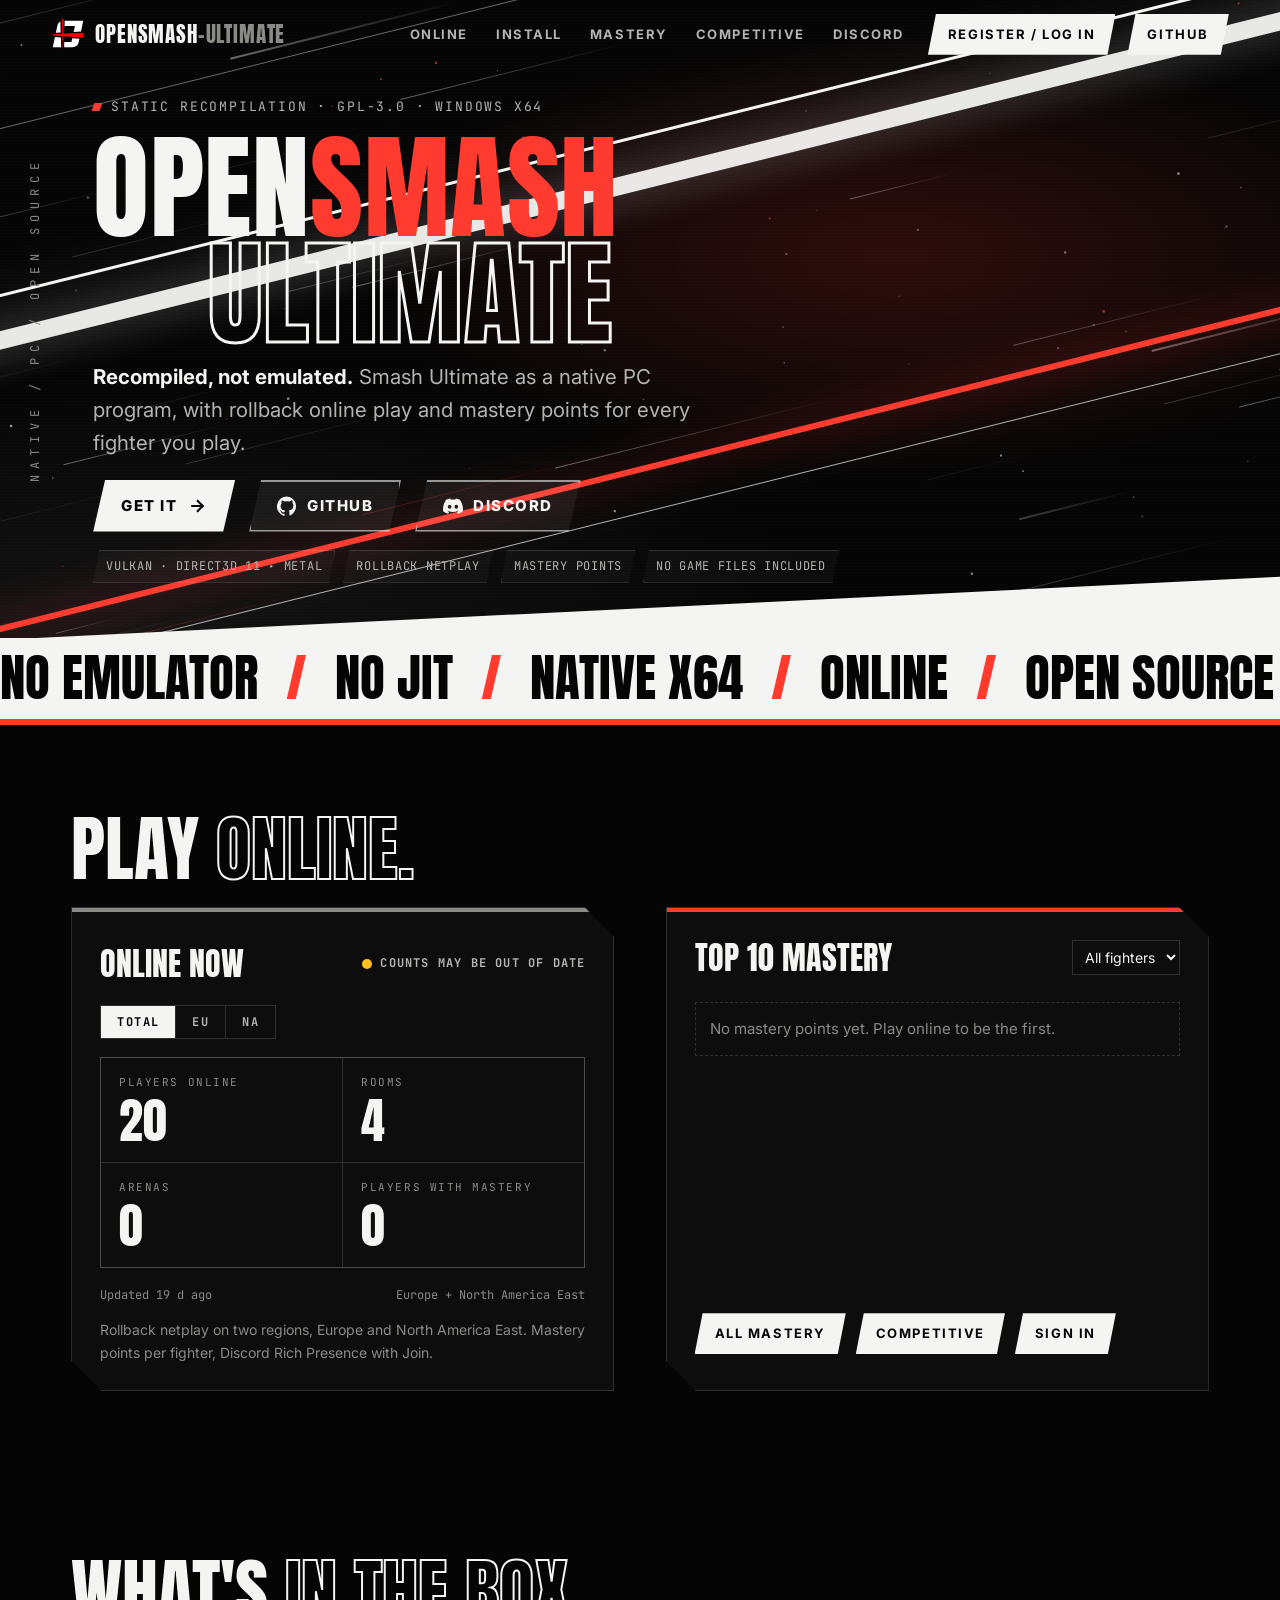
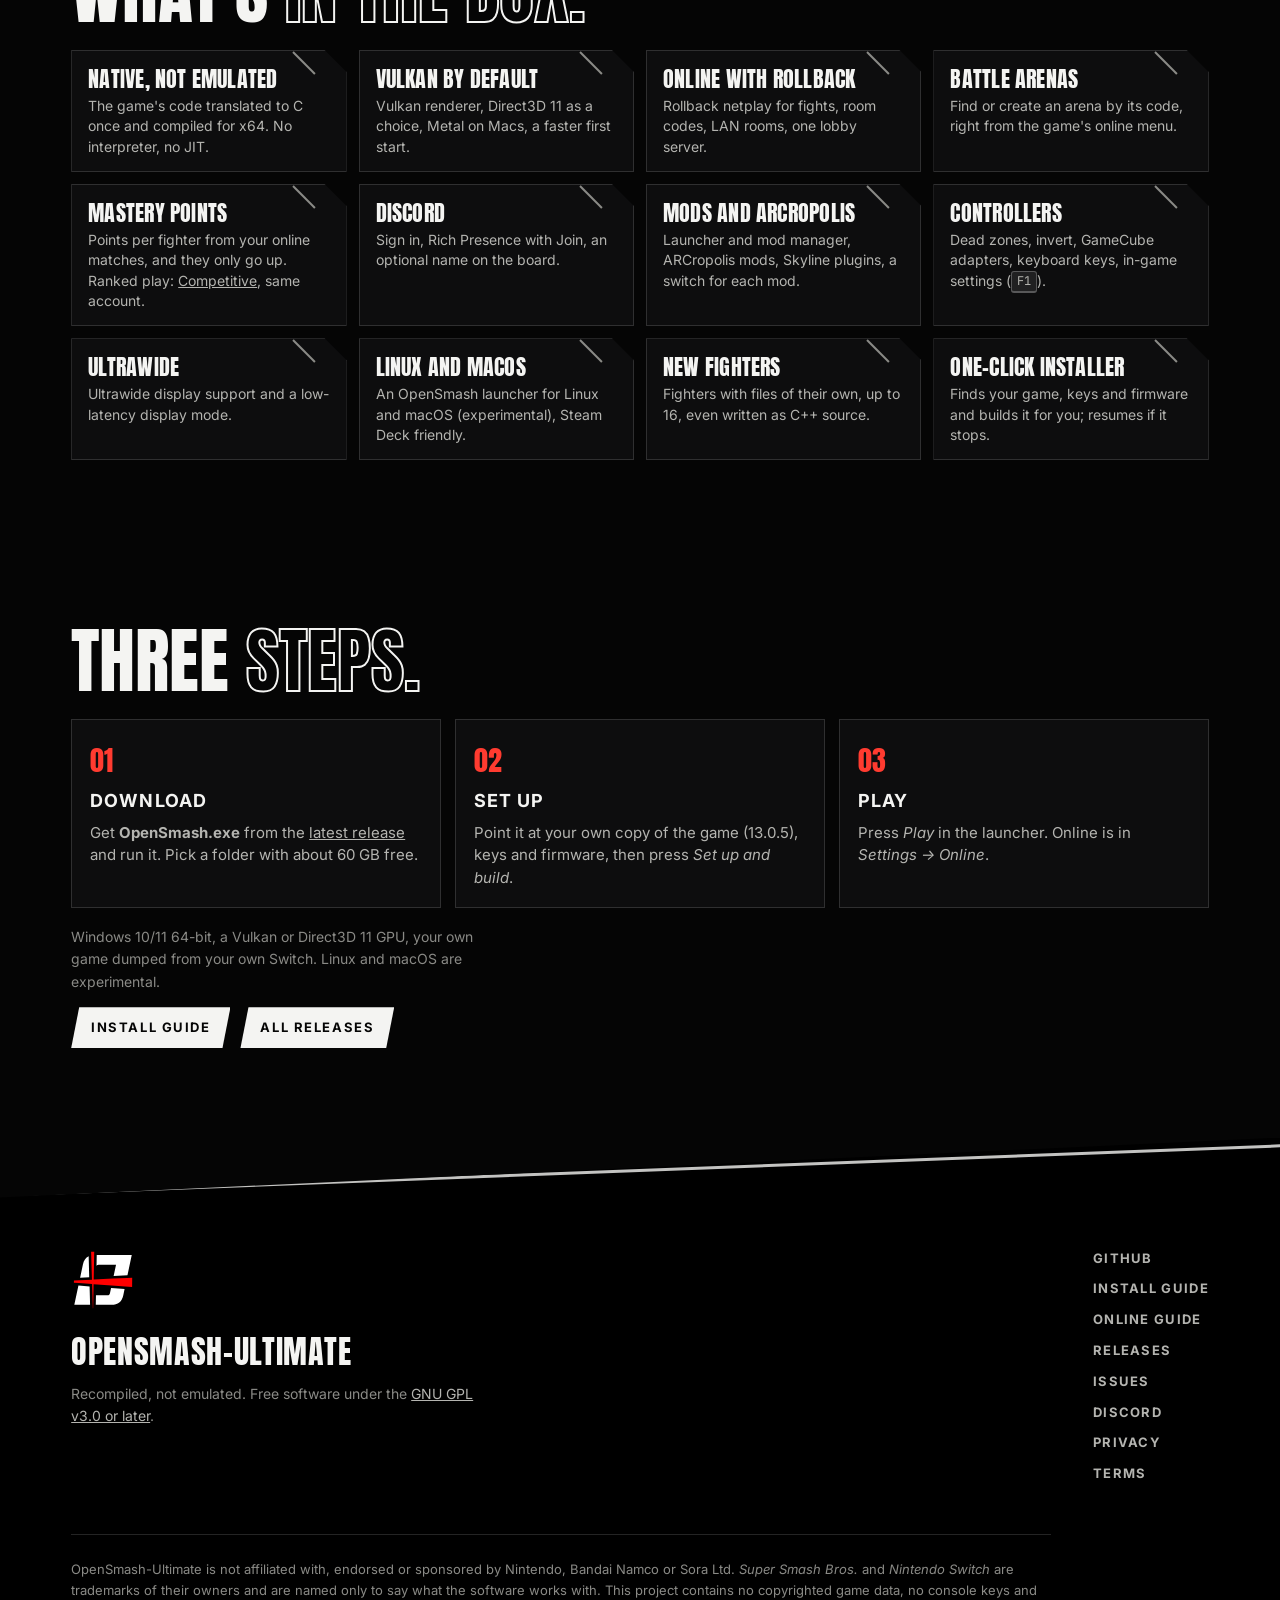
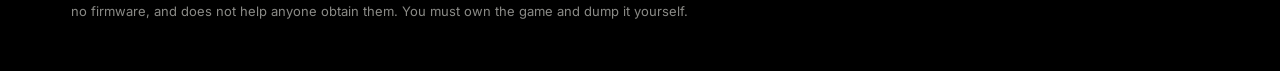
==== commit 81003cd3: "Online now per region (Total / EU / NA) from the official lobbies; Competitive page: full-width boar" ====
--- a/index.html
+++ b/index.html
@@ -28,12 +28,12 @@
 <link rel="preconnect" href="https://fonts.gstatic.com" crossorigin>
 <link rel="stylesheet" href="https://fonts.googleapis.com/css2?family=Anton&family=Inter:wght@400;500;700;800&family=JetBrains+Mono:wght@500;700&display=swap">
 <link rel="stylesheet" href="css/style.css?v=2">
-<link rel="stylesheet" href="css/home.css?v=7">
+<link rel="stylesheet" href="css/home.css?v=8">
 <script src="config.js"></script>
 <script src="js/hero.js?v=3" defer></script>
-<script src="js/snapshot.js?v=4" defer></script>
+<script src="js/snapshot.js?v=5" defer></script>
 <script src="js/fighters.js?v=2" defer></script>
-<script src="js/home.js?v=7" defer></script>
+<script src="js/home.js?v=8" defer></script>
 <script type="application/ld+json">
 {"@context":"https://schema.org","@type":"SoftwareApplication","name":"OpenSmash-Ultimate","applicationCategory":"GameApplication","operatingSystem":"Windows 10, Windows 11 (x64)","license":"https://www.gnu.org/licenses/gpl-3.0.html","offers":{"@type":"Offer","price":"0","priceCurrency":"USD"},"description":"Open-source native PC port of Super Smash Bros. Ultimate by static recompilation. Build it from your own game. Not affiliated with Nintendo."}
 </script>
@@ -120,6 +120,9 @@
           <h3>Online now</h3>
           <span class="pill" id="pill" role="status" aria-live="polite" data-s=""><i></i><span id="pill-text">Checking&hellip;</span></span>
         </div>
+        <div class="region-switch" id="region-switch" role="group" aria-label="Region">
+          <button type="button" data-r="" aria-pressed="true">Total</button><button type="button" data-r="eu" aria-pressed="false" title="Europe">EU</button><button type="button" data-r="na-east" aria-pressed="false" title="North America East">NA</button>
+        </div>
         <dl class="status-grid">
           <div><dt>Players online</dt><dd id="t-online">&ndash;</dd></div>
           <div><dt>Rooms</dt><dd id="t-rooms">&ndash;</dd></div>
@@ -127,8 +130,8 @@
           <div><dt>Players with mastery</dt><dd id="t-mastery">&ndash;</dd></div>
         </dl>
         <p class="matches" id="matches" hidden><b id="t-matches"></b> online matches played<span id="t-matches-today"></span></p>
-        <div class="status-foot"><span id="upd"></span><span>One server, Europe</span></div>
-        <p class="status-msg">Rollback netplay, mastery points per fighter, Discord Rich Presence with Join. Epic Online Services relays as the fallback for every region.</p>
+        <div class="status-foot"><span id="upd"></span><span id="where">Europe + North America East</span></div>
+        <p class="status-msg">Rollback netplay on two regions, Europe and North America East. Mastery points per fighter, Discord Rich Presence with Join.</p>
       </div>
       <div class="lb" aria-label="Top mastery">
         <div class="board-head">
--- a/css/home.css
+++ b/css/home.css
@@ -76,3 +76,10 @@
 @media (max-width: 860px) { .lb, .status { padding: 24px 18px 20px; } .lb .board-head h3 { font-size: 28px; } }
 @media (min-width: 861px) { .nav-links a { white-space: nowrap; } }
 @media (min-width: 861px) and (max-width: 1100px) { .nav-links a { padding-left: 8px; padding-right: 8px; letter-spacing: .08em; } .nav-links .nav-cta { padding-left: 14px; padding-right: 14px; } }
+/* "Online now": Total / EU / NA (js/home.js). */
+.region-switch { display: inline-flex; margin: -8px 0 18px; border: 1px solid var(--line); align-self: flex-start; }
+.region-switch button { background: transparent; color: var(--fg-dim); border: 0; border-left: 1px solid var(--line); padding: 8px 16px; font-family: var(--mono); font-size: 12px; font-weight: 700; letter-spacing: .12em; text-transform: uppercase; cursor: pointer; transition: background .2s, color .2s; }
+.region-switch button:first-child { border-left: 0; }
+.region-switch button:hover { color: var(--fg); }
+.region-switch button[aria-pressed="true"] { background: var(--fg); color: var(--bg); }
+.region-switch button:focus-visible { outline: 2px solid var(--red); outline-offset: 2px; }
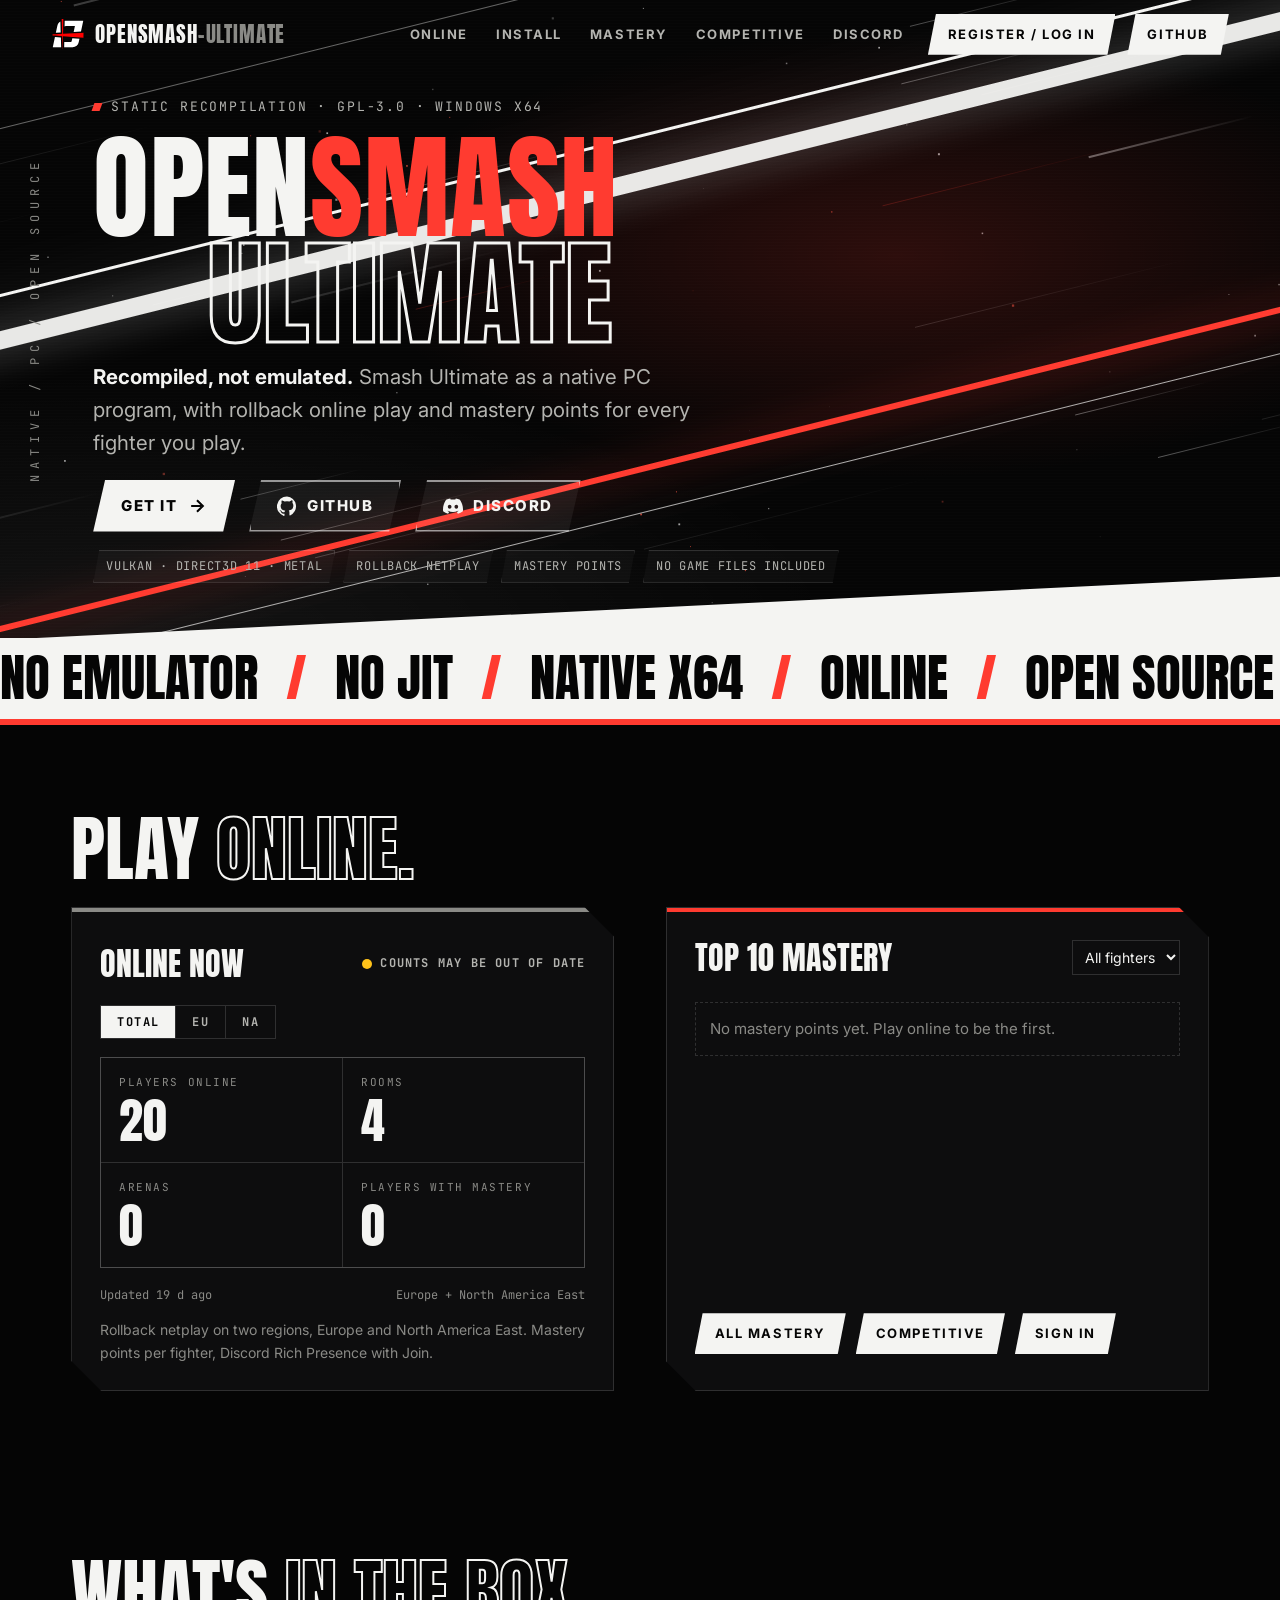
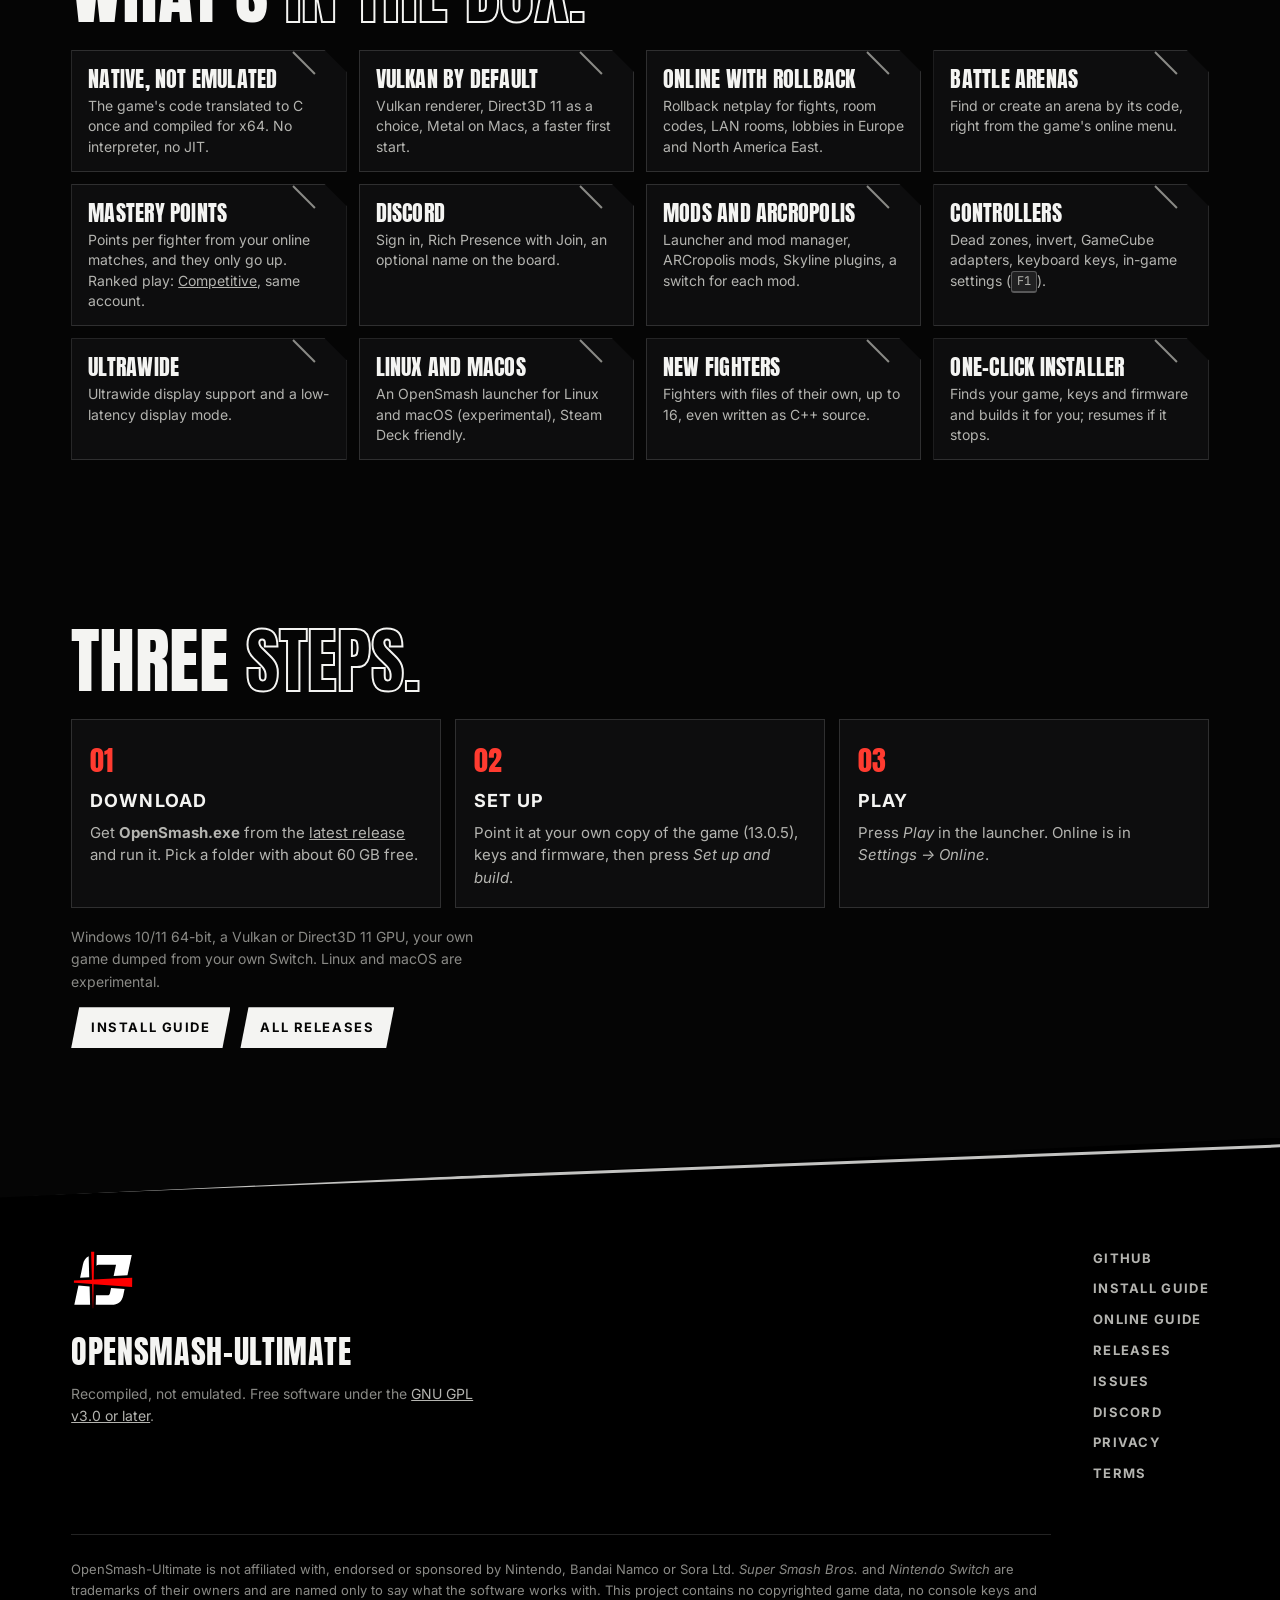
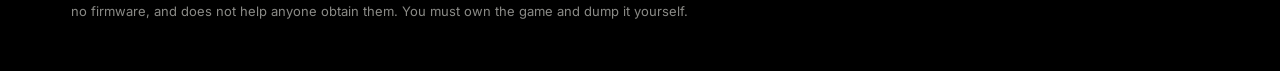
==== commit cdd02d52: "Home: the "Online with rollback" card names the two regions (no longer "one lobby server") Co-Author" ====
--- a/index.html
+++ b/index.html
@@ -157,7 +157,7 @@
     <ul class="grid">
       <li class="card"><h3>Native, not emulated</h3><p>The game's code translated to C once and compiled for x64. No interpreter, no JIT.</p></li>
       <li class="card"><h3>Vulkan by default</h3><p>Vulkan renderer, Direct3D 11 as a choice, Metal on Macs, a faster first start.</p></li>
-      <li class="card"><h3>Online with rollback</h3><p>Rollback netplay for fights, room codes, LAN rooms, one lobby server.</p></li>
+      <li class="card"><h3>Online with rollback</h3><p>Rollback netplay for fights, room codes, LAN rooms, lobbies in Europe and North America East.</p></li>
       <li class="card"><h3>Battle Arenas</h3><p>Find or create an arena by its code, right from the game's online menu.</p></li>
       <li class="card"><h3>Mastery points</h3><p>Points per fighter from your online matches, and they only go up. Ranked play: <a href="competitive/">Competitive</a>, same account.</p></li>
       <li class="card"><h3>Discord</h3><p>Sign in, Rich Presence with Join, an optional name on the board.</p></li>
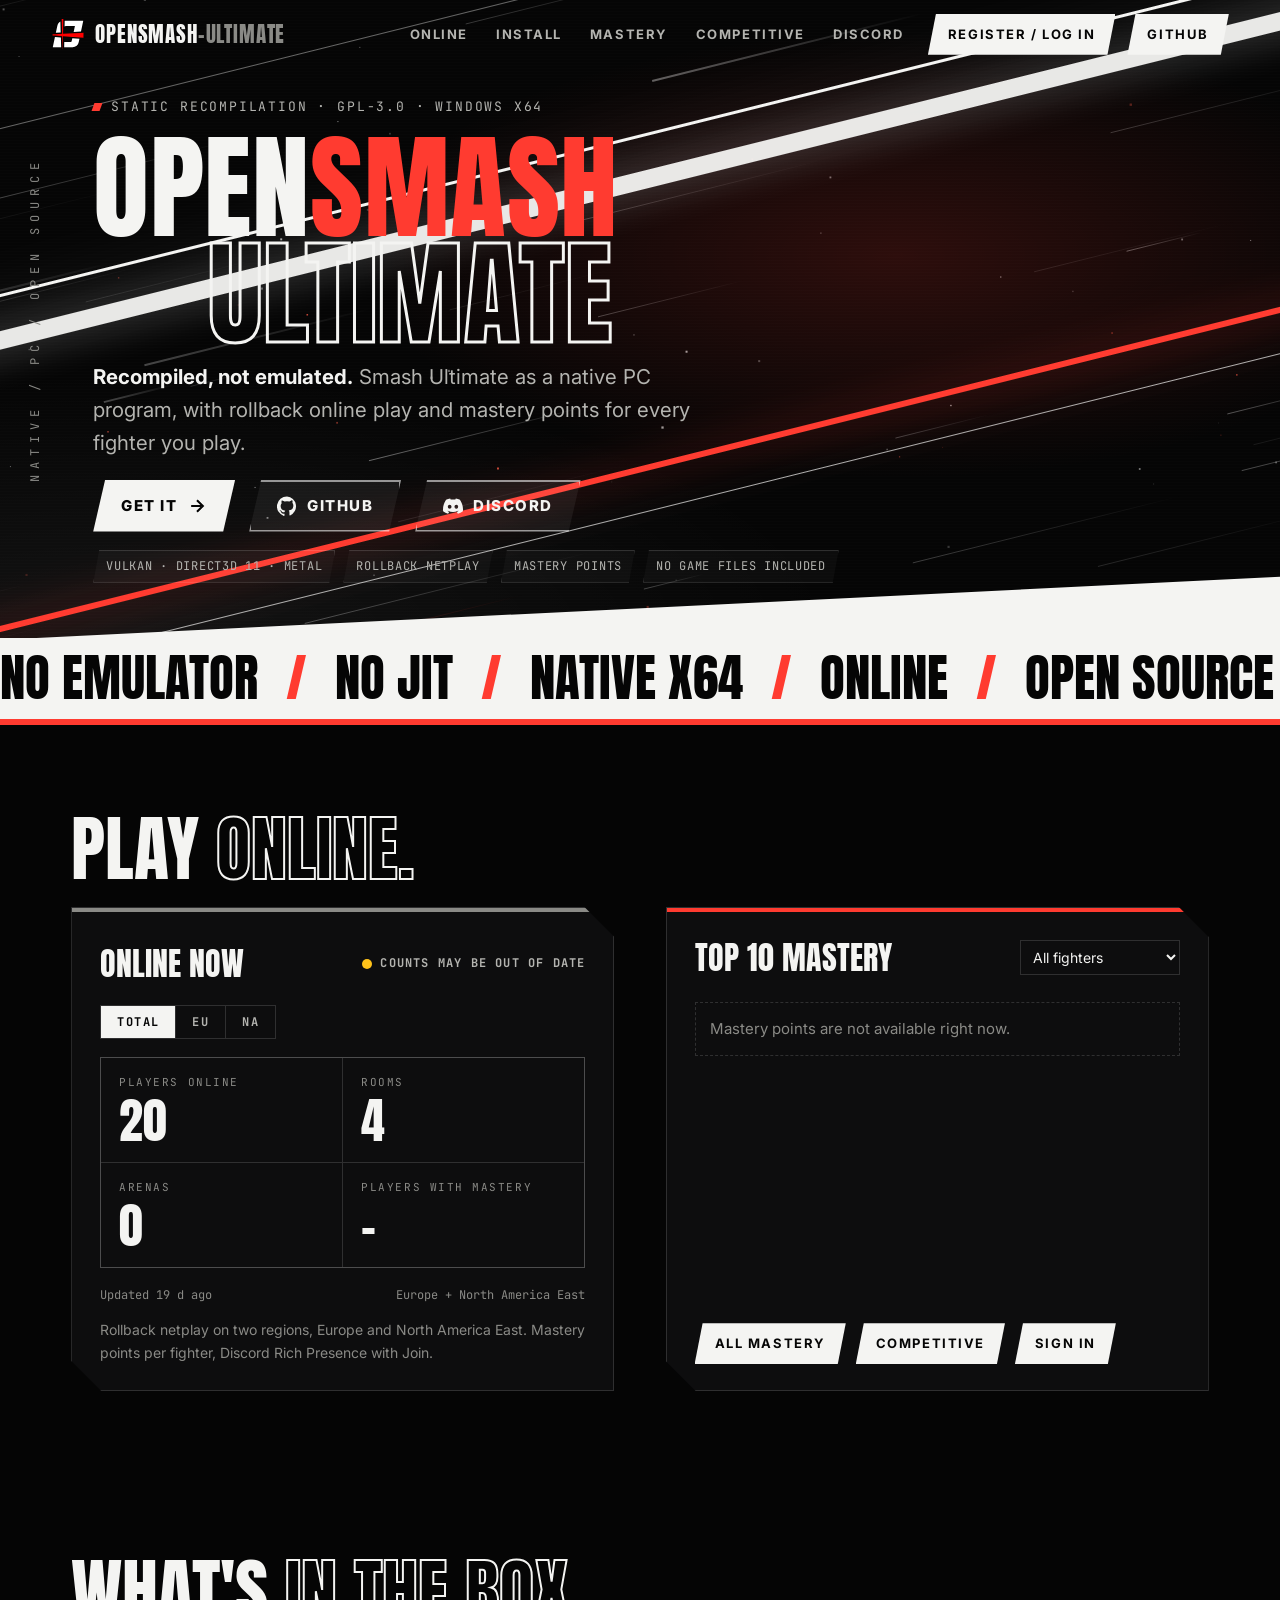
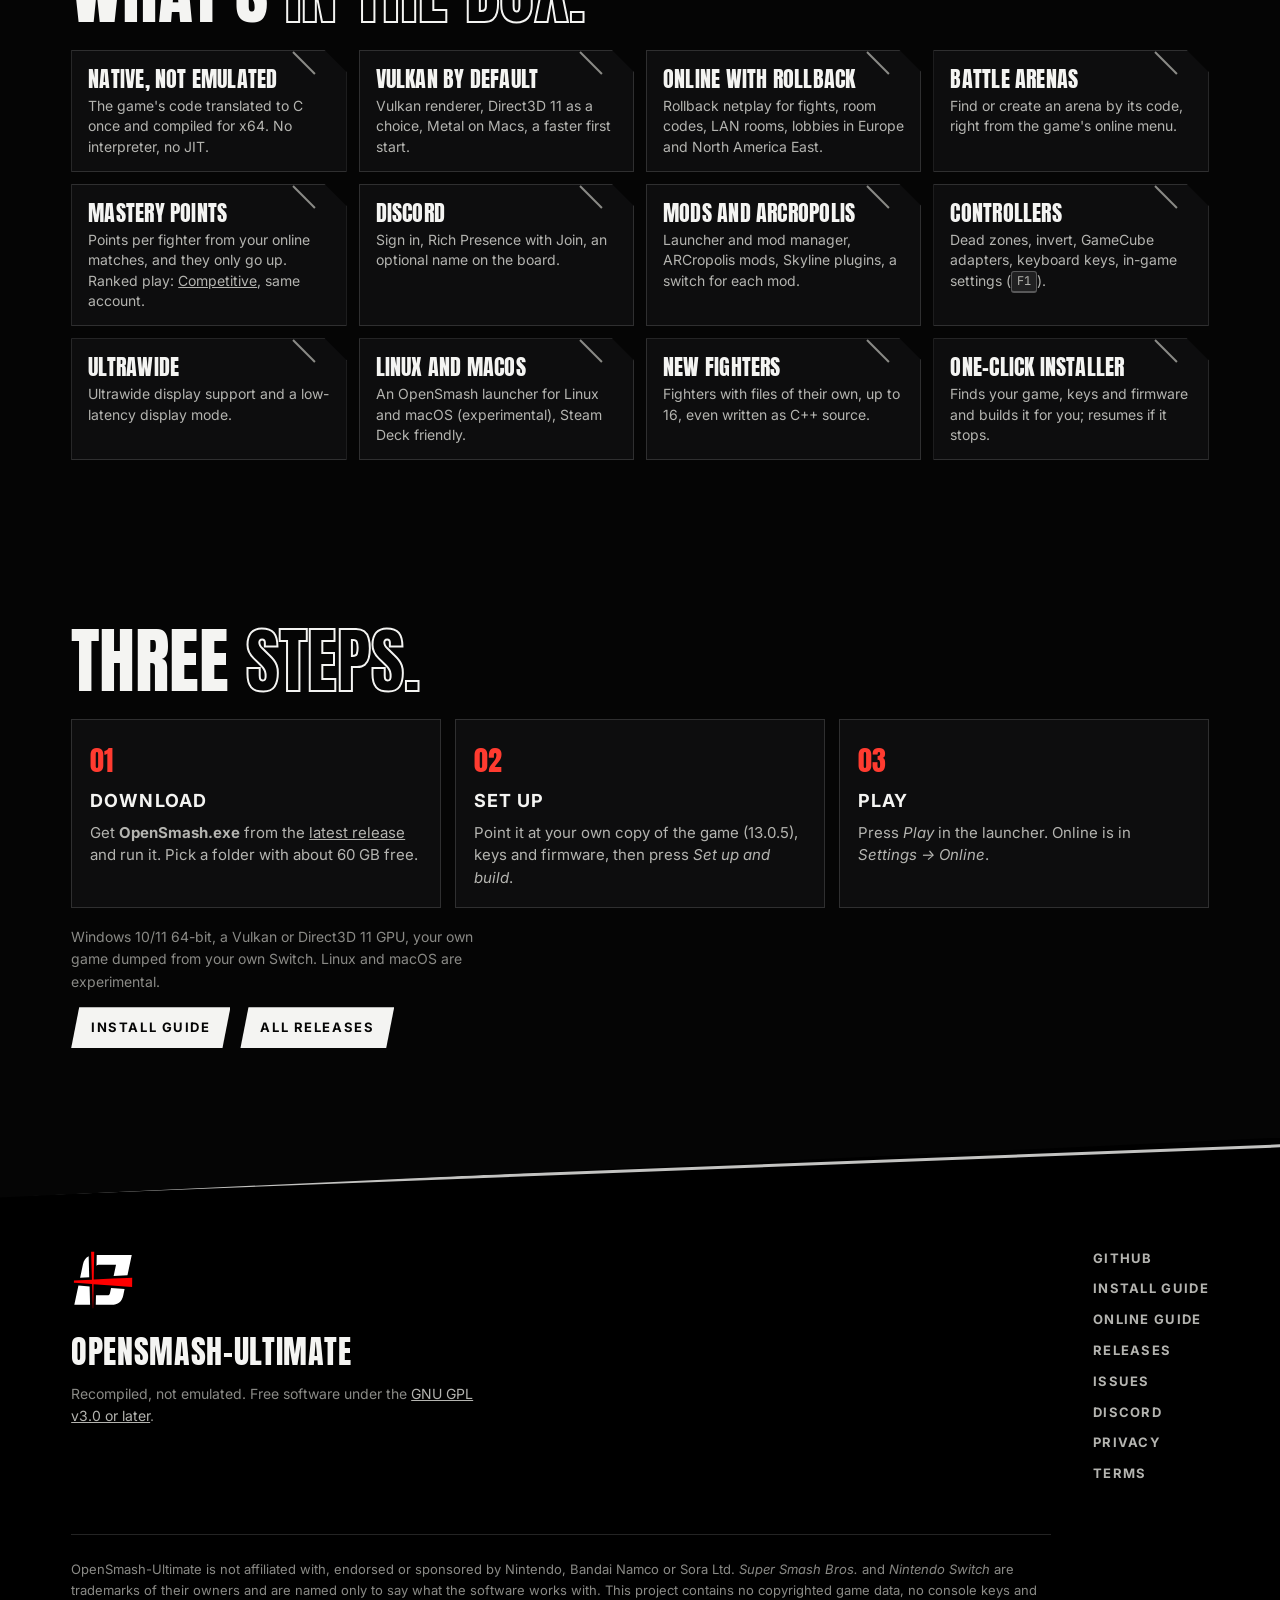
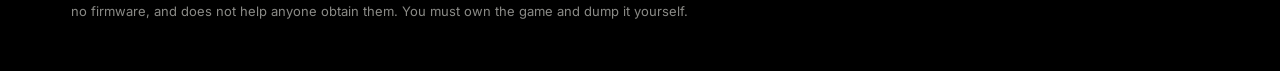
==== commit 1bbf26be: "Mastery from the shared account project: board, top 10, own status and account read the Supabase RPC" ====
--- a/index.html
+++ b/index.html
@@ -32,12 +32,12 @@
 <script src="config.js"></script>
 <script src="js/hero.js?v=3" defer></script>
 <script src="js/snapshot.js?v=5" defer></script>
-<script src="js/fighters.js?v=2" defer></script>
-<script src="js/home.js?v=8" defer></script>
+<script src="js/fighters.js?v=3" defer></script>
+<script src="js/home.js?v=9" defer></script>
 <script type="application/ld+json">
 {"@context":"https://schema.org","@type":"SoftwareApplication","name":"OpenSmash-Ultimate","applicationCategory":"GameApplication","operatingSystem":"Windows 10, Windows 11 (x64)","license":"https://www.gnu.org/licenses/gpl-3.0.html","offers":{"@type":"Offer","price":"0","priceCurrency":"USD"},"description":"Open-source native PC port of Super Smash Bros. Ultimate by static recompilation. Build it from your own game. Not affiliated with Nintendo."}
 </script>
-<script src="js/opensmash-auth.js?v=2" defer></script>
+<script src="js/opensmash-auth.js?v=3" defer></script>
 <script src="js/nav-login.js?v=5" defer></script>
 </head>
 <body>
@@ -144,7 +144,7 @@
           <table class="board"><thead><tr><th>#</th><th class="ficon-h"><span class="sr">Fighter</span></th><th>Player</th><th class="num">GMP</th></tr></thead><tbody id="rows"></tbody></table>
         </div>
         <div id="credit"></div>
-        <p class="board-foot"><a class="navbtn" href="leaderboard/">All mastery</a><a class="navbtn" href="competitive/">Competitive</a><a class="navbtn" href="account/">Sign in</a><span id="board-upd"></span></p>
+        <p class="board-foot"><a class="navbtn" href="leaderboard/">All mastery</a><a class="navbtn" href="competitive/">Competitive</a><a class="navbtn" href="account/">Sign in</a></p>
       </div>
     </div>
   </div>
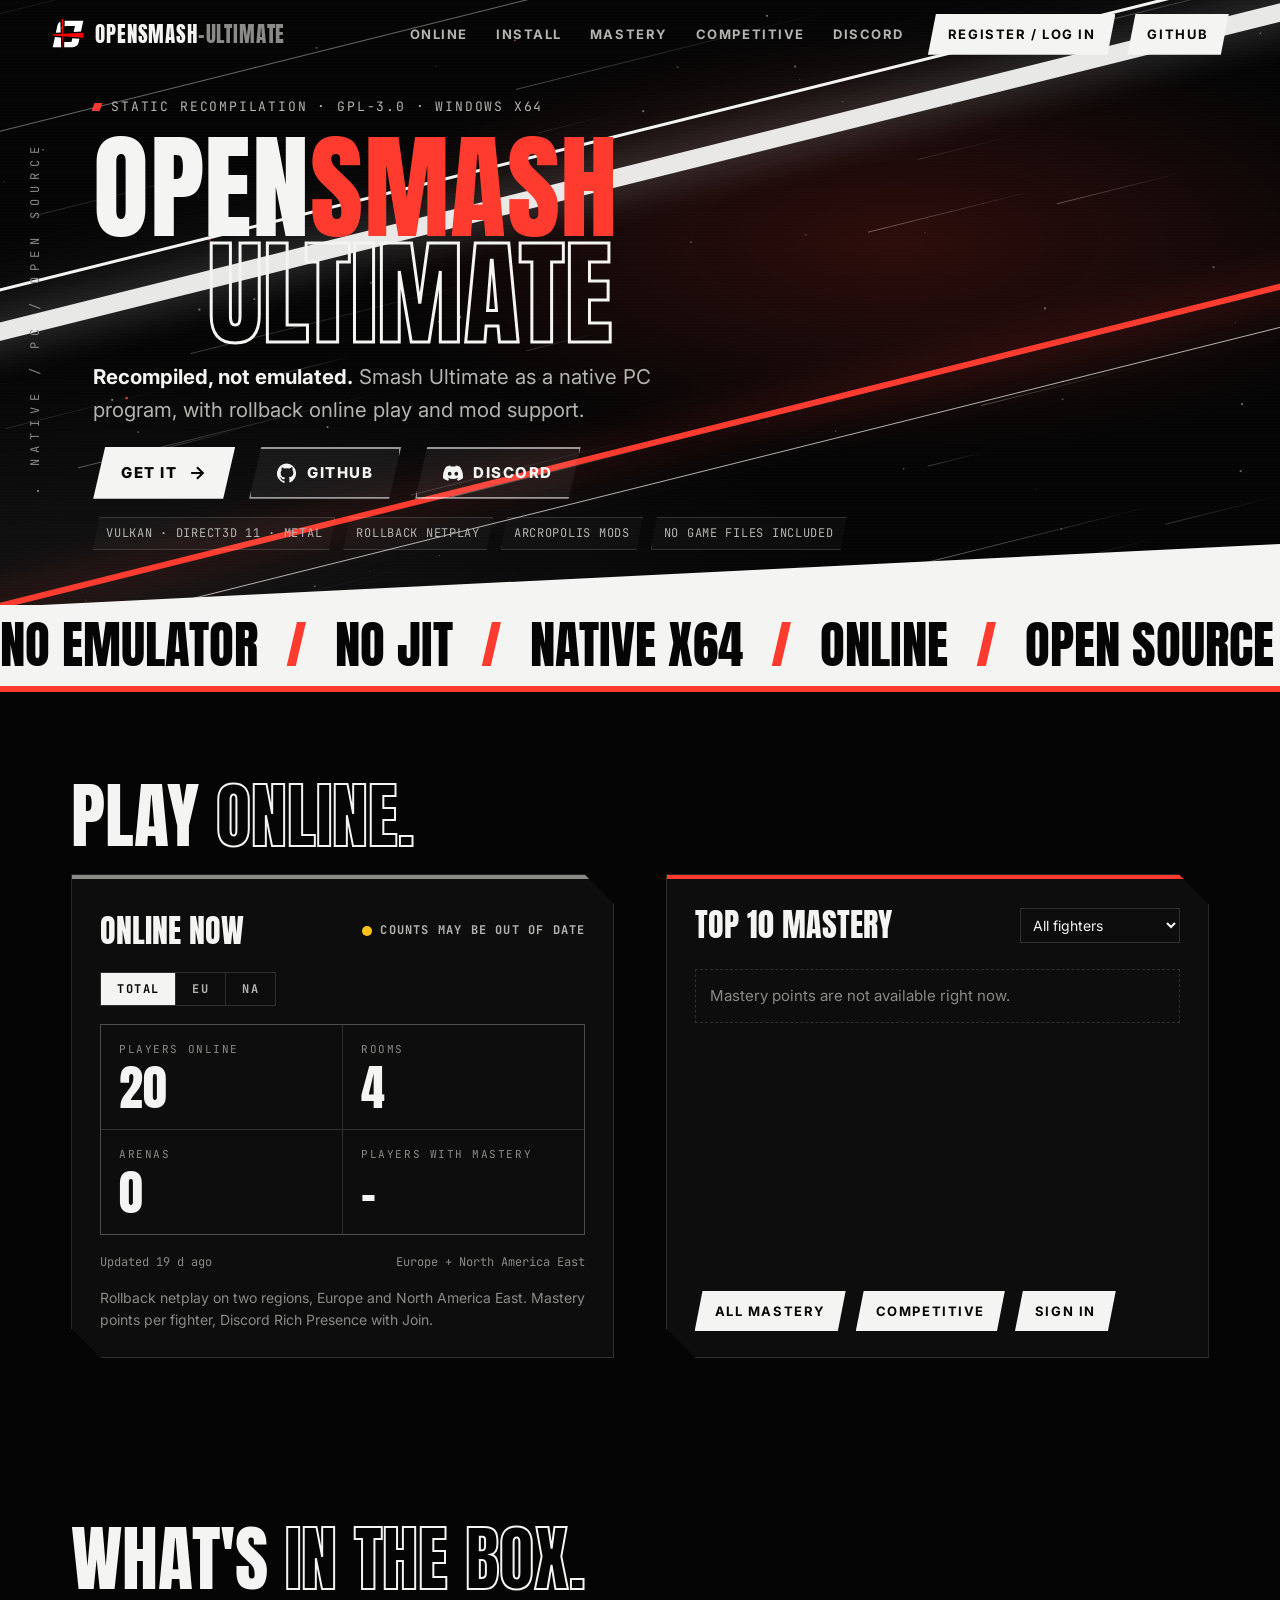
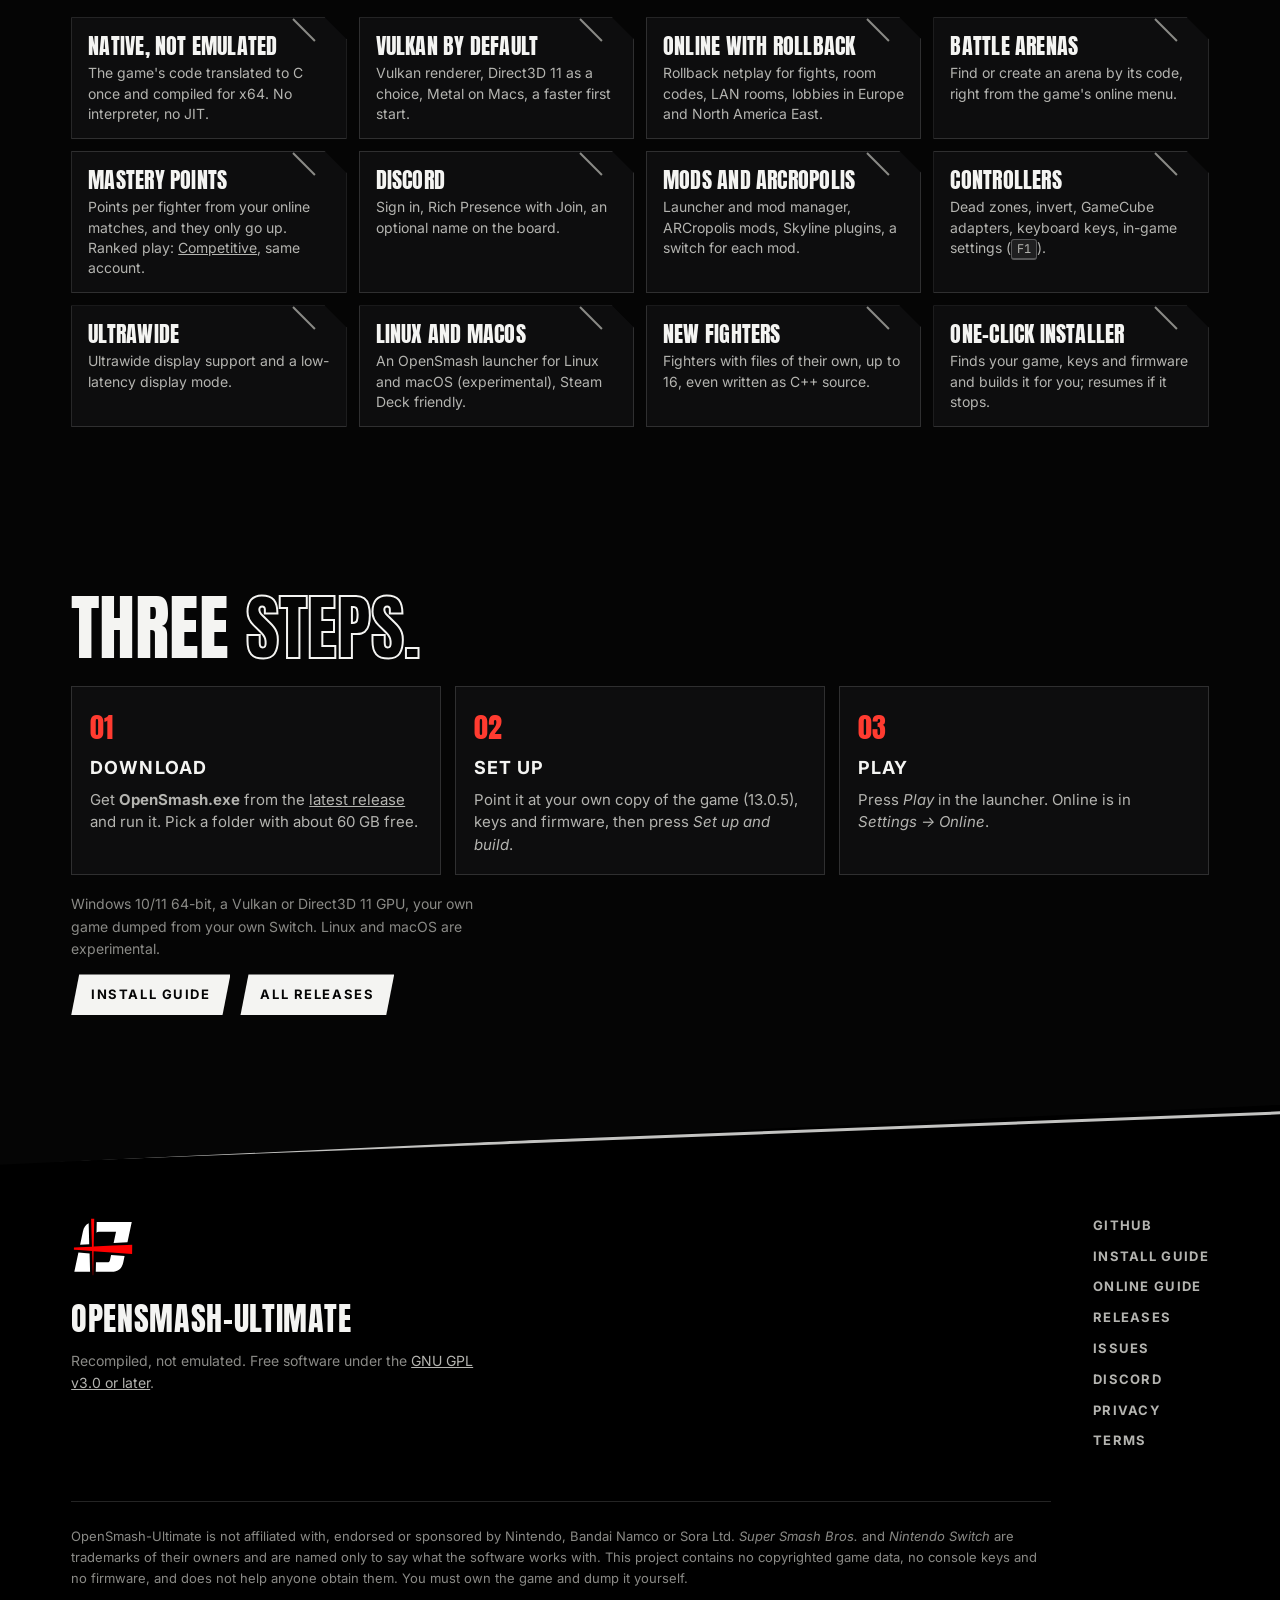
==== commit 8a9a09d5: "Fighters by any spelling (joker, Pyra / Mythra, PT, ice climbers, mii fighter ...); hero says mod su" ====
--- a/index.html
+++ b/index.html
@@ -32,12 +32,12 @@
 <script src="config.js"></script>
 <script src="js/hero.js?v=3" defer></script>
 <script src="js/snapshot.js?v=5" defer></script>
-<script src="js/fighters.js?v=3" defer></script>
+<script src="js/fighters.js?v=4" defer></script>
 <script src="js/home.js?v=9" defer></script>
 <script type="application/ld+json">
 {"@context":"https://schema.org","@type":"SoftwareApplication","name":"OpenSmash-Ultimate","applicationCategory":"GameApplication","operatingSystem":"Windows 10, Windows 11 (x64)","license":"https://www.gnu.org/licenses/gpl-3.0.html","offers":{"@type":"Offer","price":"0","priceCurrency":"USD"},"description":"Open-source native PC port of Super Smash Bros. Ultimate by static recompilation. Build it from your own game. Not affiliated with Nintendo."}
 </script>
-<script src="js/opensmash-auth.js?v=3" defer></script>
+<script src="js/opensmash-auth.js?v=4" defer></script>
 <script src="js/nav-login.js?v=5" defer></script>
 </head>
 <body>
@@ -89,14 +89,14 @@
       <span class="line l1"><span>OPEN</span><span class="red">SMASH</span></span>
       <span class="line l2"><span class="outline">ULTIMATE</span></span>
     </h1>
-    <p class="tagline"><strong>Recompiled, not emulated.</strong> Smash Ultimate as a native PC program, with rollback online play and mastery points for every fighter you play.</p>
+    <p class="tagline"><strong>Recompiled, not emulated.</strong> Smash Ultimate as a native PC program, with rollback online play and mod support.</p>
     <div class="cta-row">
       <a class="btn btn-primary" href="#install"><span>Get it</span><svg aria-hidden="true" viewBox="0 0 24 24"><path d="M5 12h12M12 5l7 7-7 7" fill="none" stroke="currentColor" stroke-width="2.5"/></svg></a>
       <a class="btn btn-ghost" data-link="repo" href="https://github.com/OpenSmash-Ultimate/OpenSmash-Ultimate" rel="noopener"><svg aria-hidden="true" viewBox="0 0 24 24"><path fill="currentColor" d="M12 .5a12 12 0 0 0-3.8 23.4c.6.1.8-.3.8-.6v-2.1c-3.3.7-4-1.6-4-1.6-.6-1.4-1.4-1.8-1.4-1.8-1.1-.7.1-.7.1-.7 1.2.1 1.8 1.2 1.8 1.2 1.1 1.8 2.9 1.3 3.6 1 .1-.8.4-1.3.8-1.6-2.7-.3-5.5-1.3-5.5-5.9 0-1.3.5-2.4 1.2-3.2-.1-.3-.5-1.5.1-3.2 0 0 1-.3 3.3 1.2a11.5 11.5 0 0 1 6 0C17.3 4.7 18.3 5 18.3 5c.7 1.7.3 2.9.1 3.2.8.8 1.2 1.9 1.2 3.2 0 4.6-2.8 5.6-5.5 5.9.4.4.8 1.1.8 2.2v3.3c0 .3.2.7.8.6A12 12 0 0 0 12 .5z"/></svg><span>GitHub</span></a>
       <a class="btn btn-ghost" data-link="discord" href="https://discord.gg/pkgyYGf3YB" rel="noopener"><svg aria-hidden="true" viewBox="0 0 24 24"><path fill="currentColor" d="M20.3 4.4A19.6 19.6 0 0 0 15.4 3l-.6 1.3a18 18 0 0 0-5.6 0L8.6 3a19.6 19.6 0 0 0-4.9 1.5C.6 9.1-.3 13.7.1 18.2a19.8 19.8 0 0 0 6 3l1.3-2.1a12.8 12.8 0 0 1-2-1l.5-.4a14 14 0 0 0 12.2 0l.5.4c-.6.4-1.3.7-2 1l1.3 2.1a19.7 19.7 0 0 0 6-3c.5-5.2-.8-9.8-3.6-13.8zM8 15.4c-1.2 0-2.2-1.1-2.2-2.4S6.8 10.6 8 10.6s2.2 1.1 2.2 2.4-1 2.4-2.2 2.4zm8 0c-1.2 0-2.2-1.1-2.2-2.4s1-2.4 2.2-2.4 2.2 1.1 2.2 2.4-1 2.4-2.2 2.4z"/></svg><span data-label>Discord</span></a>
     </div>
     <ul class="chips" aria-label="At a glance">
-      <li>Vulkan &middot; Direct3D 11 &middot; Metal</li><li>Rollback netplay</li><li>Mastery points</li><li>No game files included</li>
+      <li>Vulkan &middot; Direct3D 11 &middot; Metal</li><li>Rollback netplay</li><li>ARCropolis mods</li><li>No game files included</li>
     </ul>
   </div>
   <div class="hero-cut" aria-hidden="true"></div>
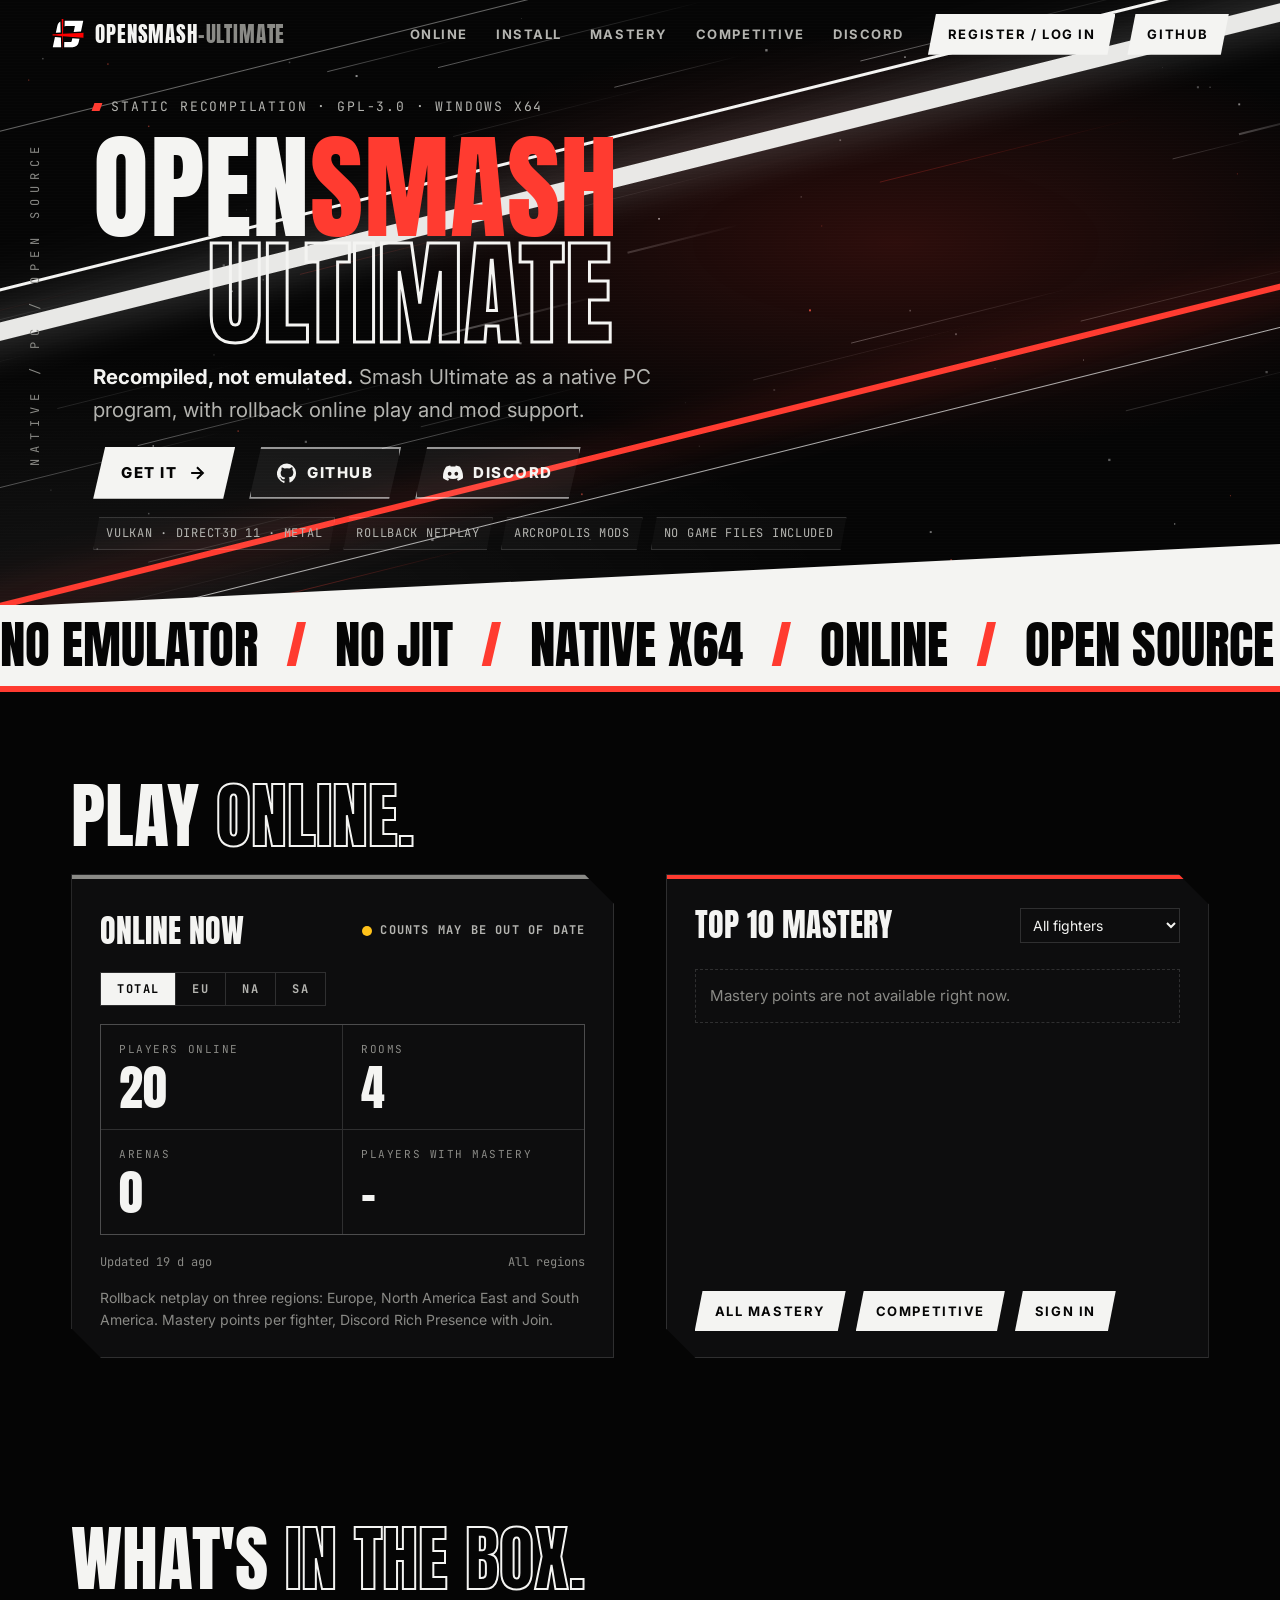
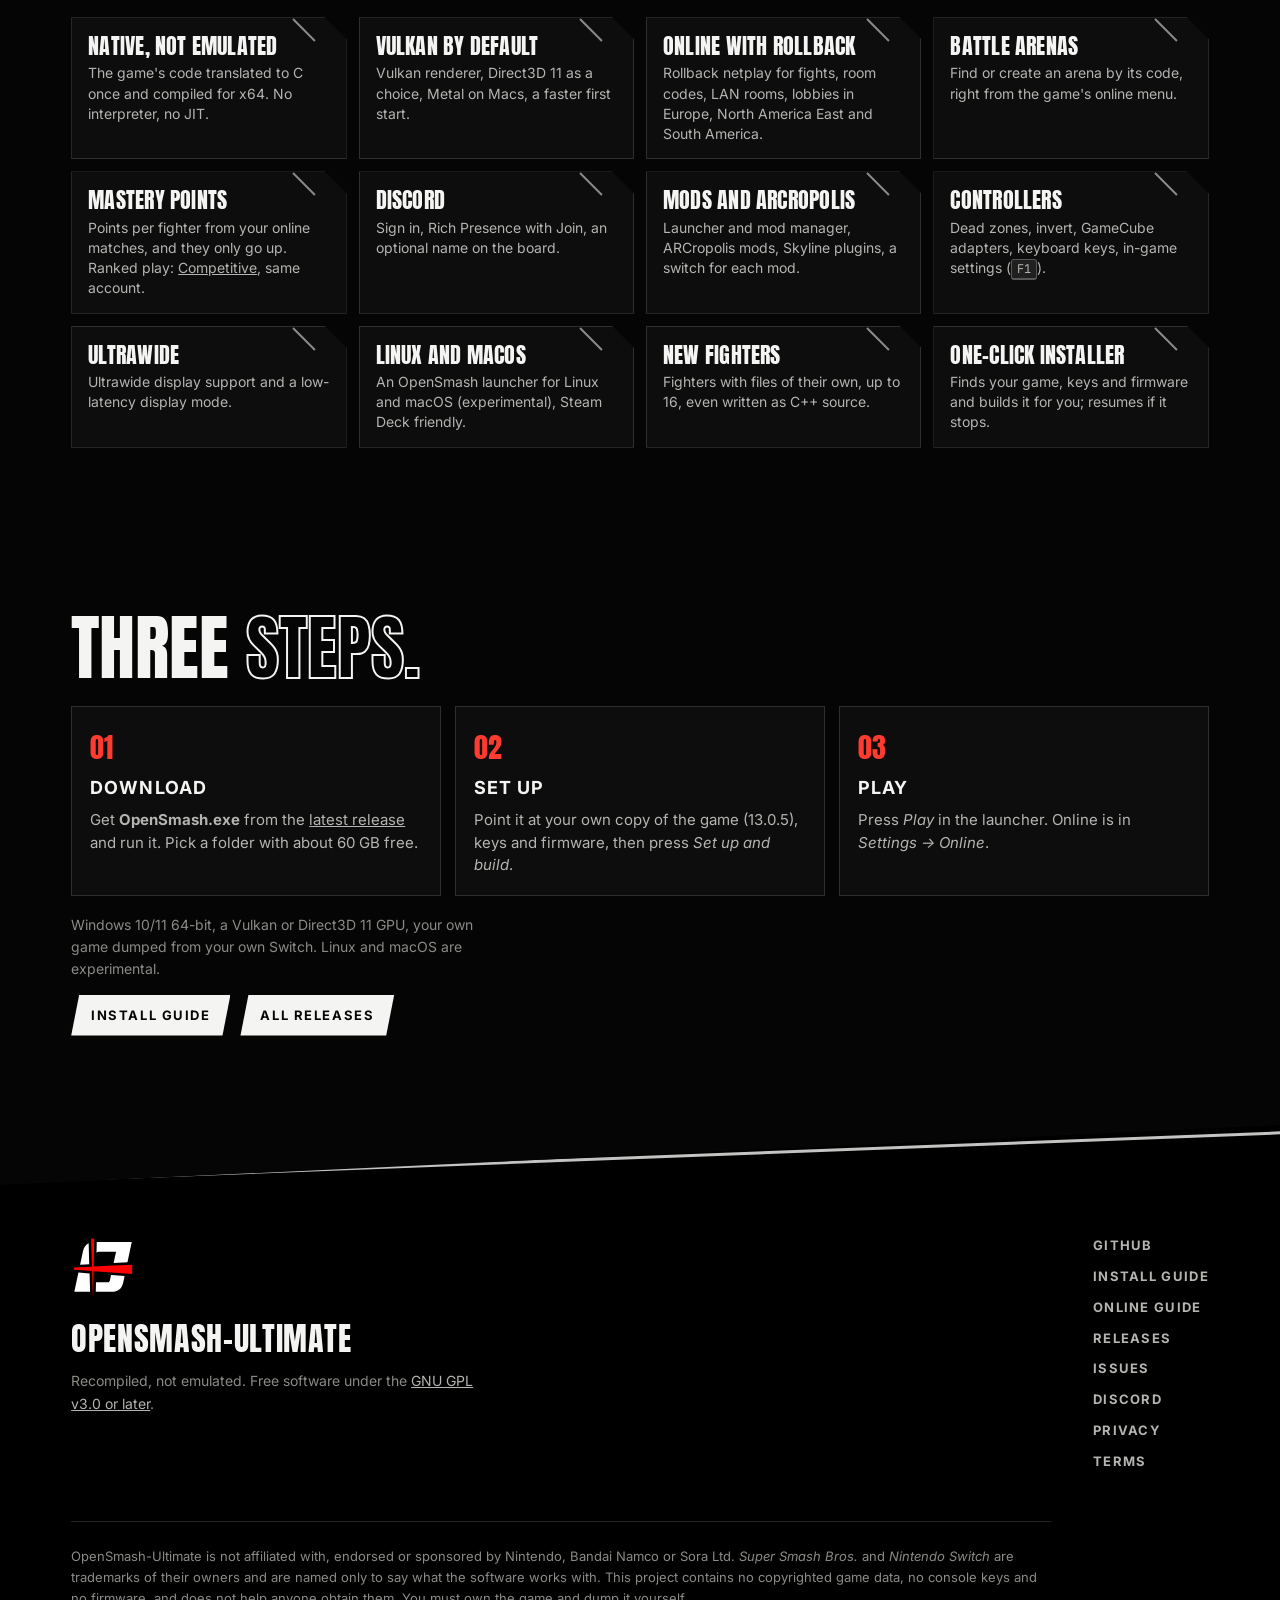
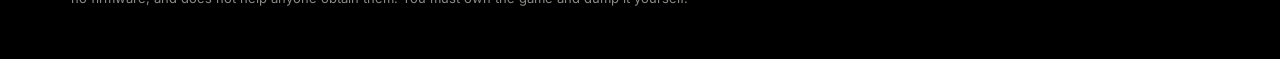
==== commit 63719589: "Online now: South America (sa.lobby.opensmashultimate.com) as a third region The snapshot job asks t" ====
--- a/index.html
+++ b/index.html
@@ -121,7 +121,7 @@
           <span class="pill" id="pill" role="status" aria-live="polite" data-s=""><i></i><span id="pill-text">Checking&hellip;</span></span>
         </div>
         <div class="region-switch" id="region-switch" role="group" aria-label="Region">
-          <button type="button" data-r="" aria-pressed="true">Total</button><button type="button" data-r="eu" aria-pressed="false" title="Europe">EU</button><button type="button" data-r="na-east" aria-pressed="false" title="North America East">NA</button>
+          <button type="button" data-r="" aria-pressed="true">Total</button><button type="button" data-r="eu" aria-pressed="false" title="Europe">EU</button><button type="button" data-r="na-east" aria-pressed="false" title="North America East">NA</button><button type="button" data-r="sa" aria-pressed="false" title="South America">SA</button>
         </div>
         <dl class="status-grid">
           <div><dt>Players online</dt><dd id="t-online">&ndash;</dd></div>
@@ -130,8 +130,8 @@
           <div><dt>Players with mastery</dt><dd id="t-mastery">&ndash;</dd></div>
         </dl>
         <p class="matches" id="matches" hidden><b id="t-matches"></b> online matches played<span id="t-matches-today"></span></p>
-        <div class="status-foot"><span id="upd"></span><span id="where">Europe + North America East</span></div>
-        <p class="status-msg">Rollback netplay on two regions, Europe and North America East. Mastery points per fighter, Discord Rich Presence with Join.</p>
+        <div class="status-foot"><span id="upd"></span><span id="where">All regions</span></div>
+        <p class="status-msg">Rollback netplay on three regions: Europe, North America East and South America. Mastery points per fighter, Discord Rich Presence with Join.</p>
       </div>
       <div class="lb" aria-label="Top mastery">
         <div class="board-head">
@@ -157,7 +157,7 @@
     <ul class="grid">
       <li class="card"><h3>Native, not emulated</h3><p>The game's code translated to C once and compiled for x64. No interpreter, no JIT.</p></li>
       <li class="card"><h3>Vulkan by default</h3><p>Vulkan renderer, Direct3D 11 as a choice, Metal on Macs, a faster first start.</p></li>
-      <li class="card"><h3>Online with rollback</h3><p>Rollback netplay for fights, room codes, LAN rooms, lobbies in Europe and North America East.</p></li>
+      <li class="card"><h3>Online with rollback</h3><p>Rollback netplay for fights, room codes, LAN rooms, lobbies in Europe, North America East and South America.</p></li>
       <li class="card"><h3>Battle Arenas</h3><p>Find or create an arena by its code, right from the game's online menu.</p></li>
       <li class="card"><h3>Mastery points</h3><p>Points per fighter from your online matches, and they only go up. Ranked play: <a href="competitive/">Competitive</a>, same account.</p></li>
       <li class="card"><h3>Discord</h3><p>Sign in, Rich Presence with Join, an optional name on the board.</p></li>
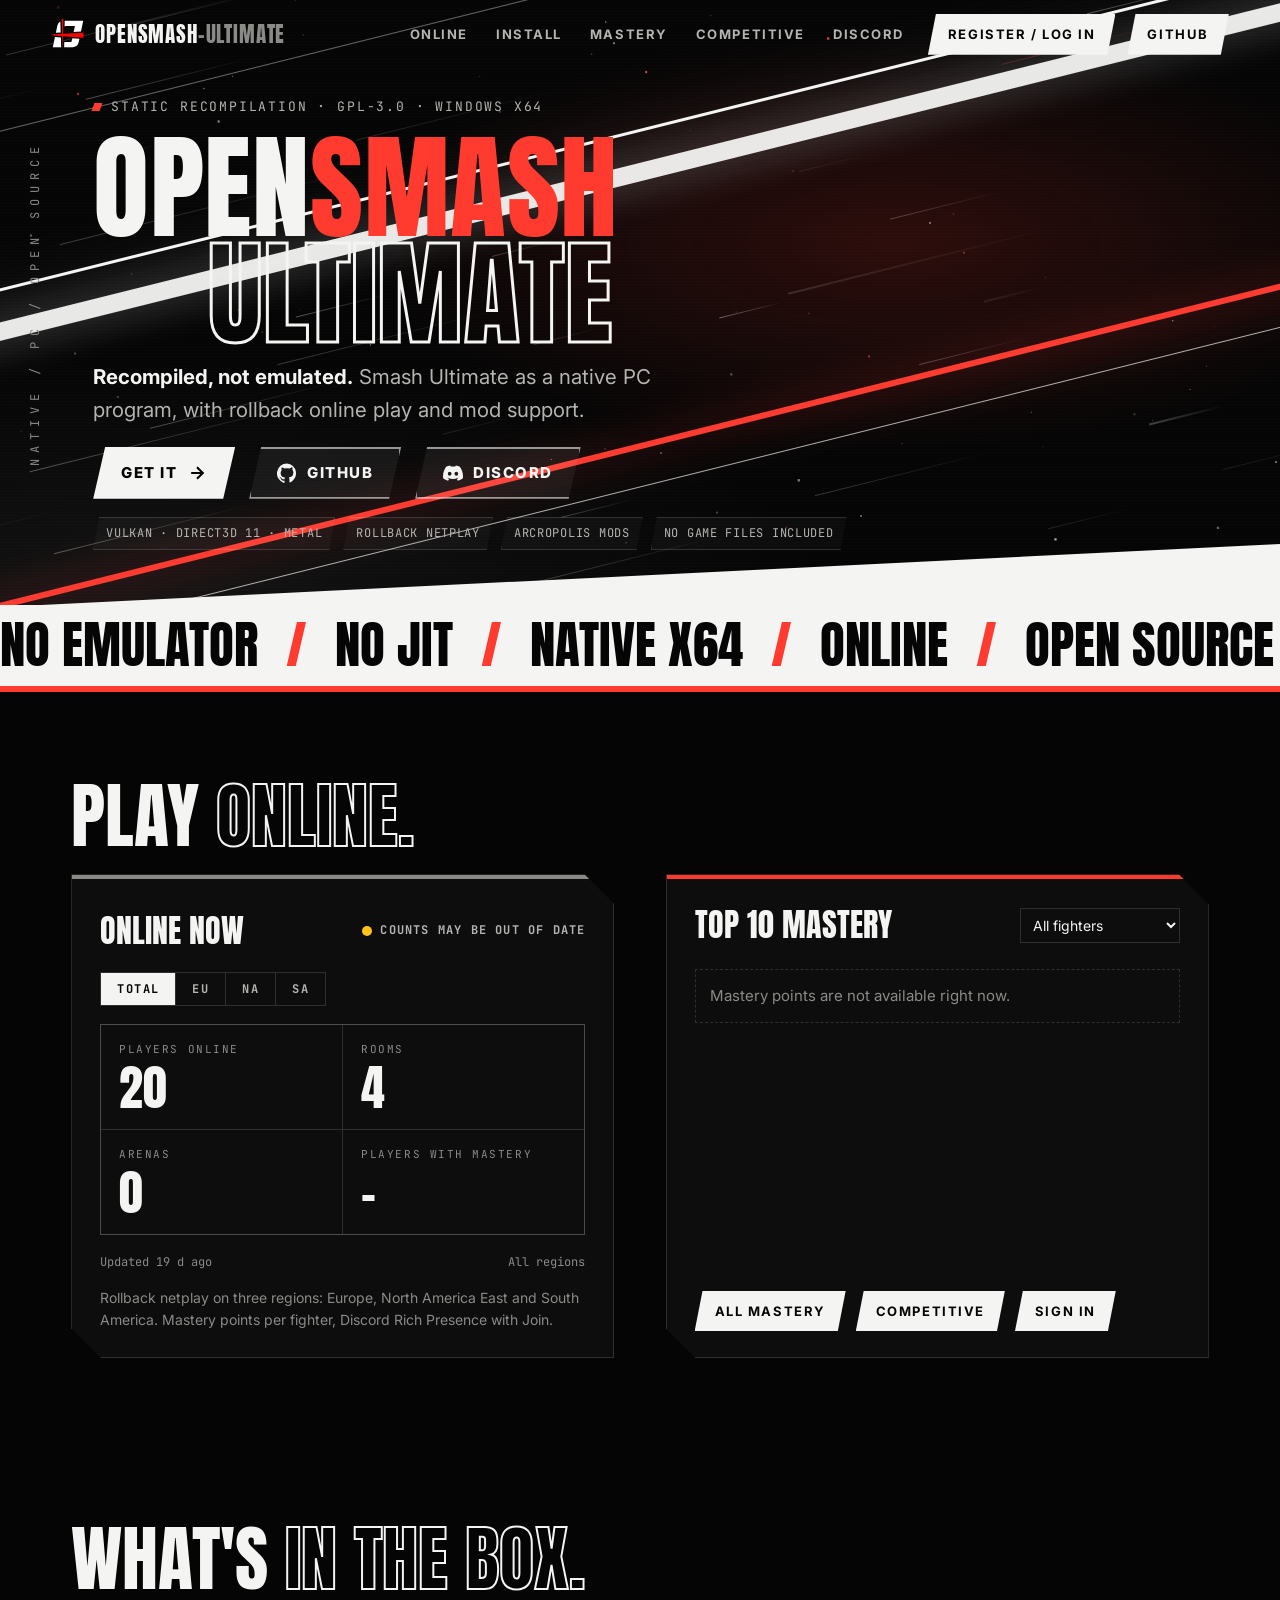
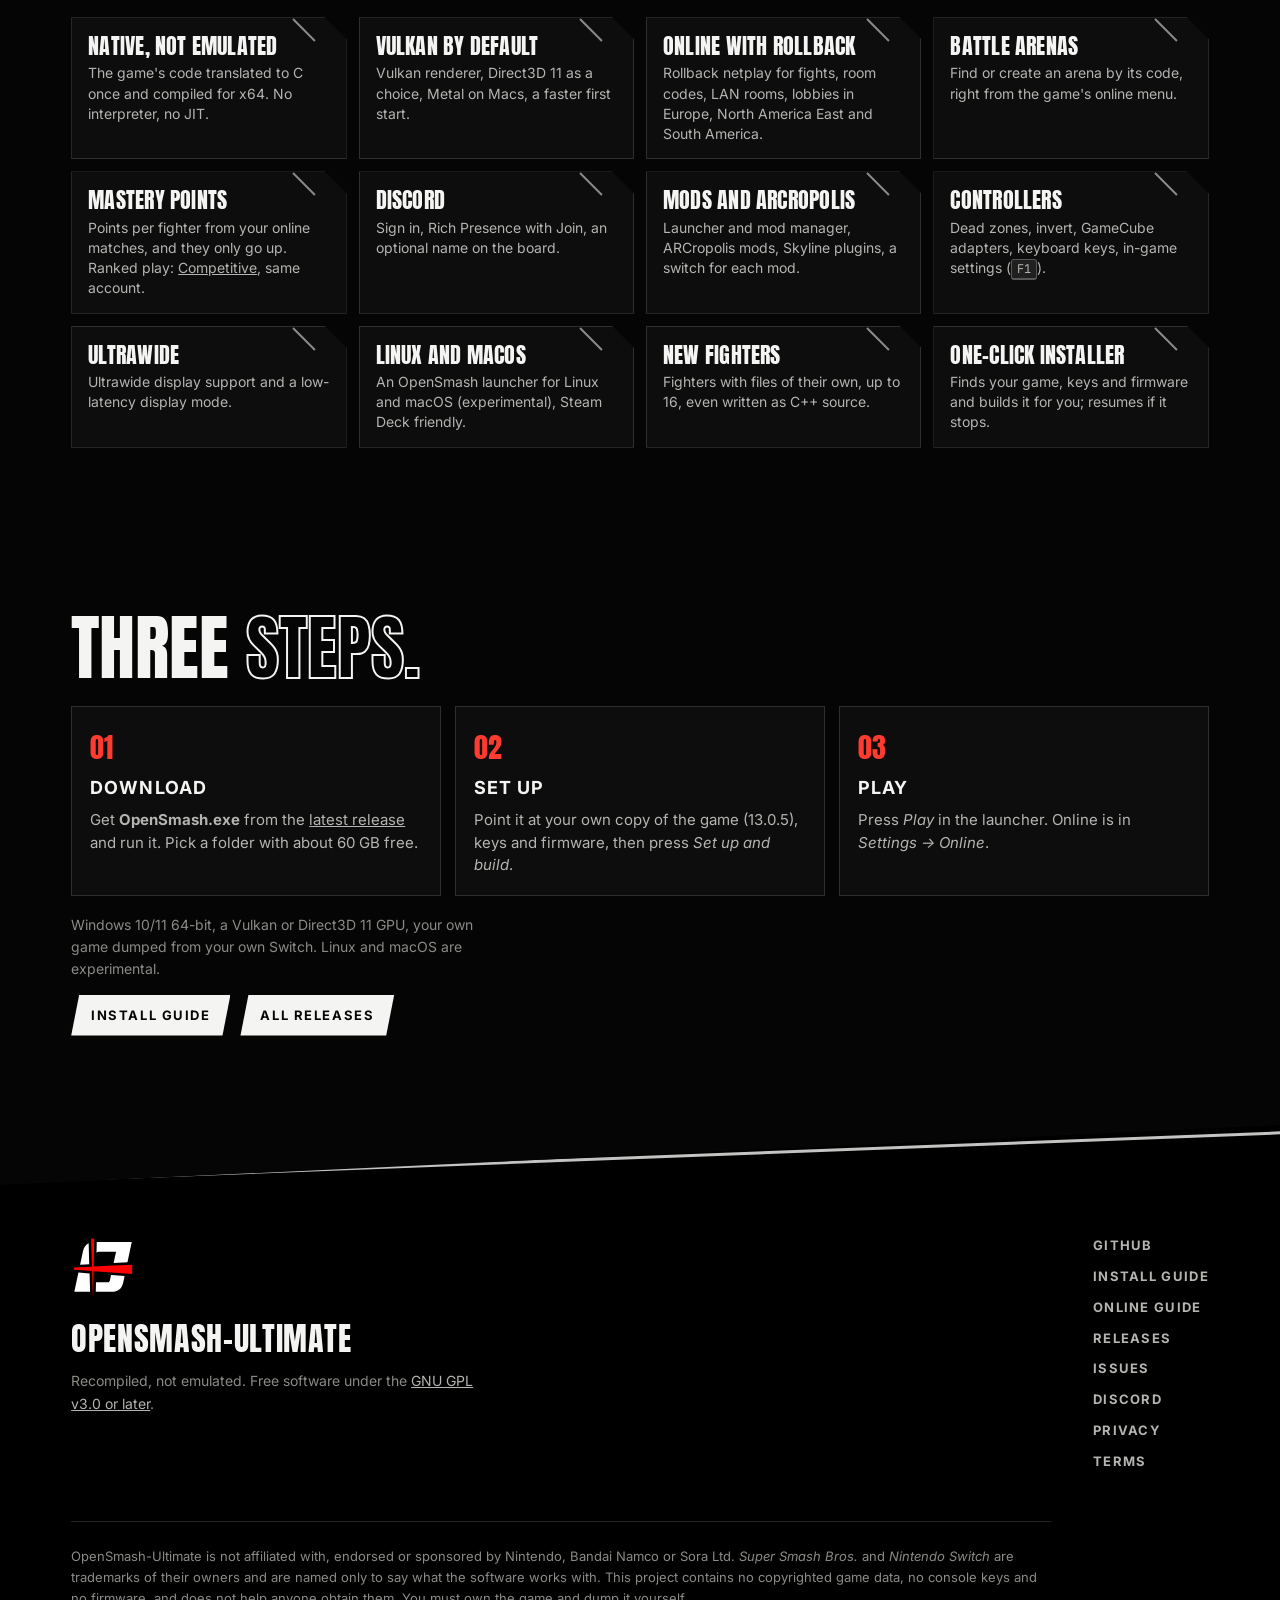
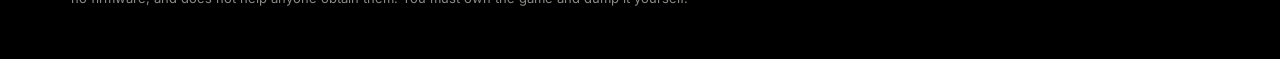
==== commit 94e8f6ed: "Online now: a region's view says mastery players are every region's Mastery points are one count in " ====
--- a/index.html
+++ b/index.html
@@ -127,7 +127,7 @@
           <div><dt>Players online</dt><dd id="t-online">&ndash;</dd></div>
           <div><dt>Rooms</dt><dd id="t-rooms">&ndash;</dd></div>
           <div><dt>Arenas</dt><dd id="t-arenas">&ndash;</dd></div>
-          <div><dt>Players with mastery</dt><dd id="t-mastery">&ndash;</dd></div>
+          <div><dt id="l-mastery">Players with mastery</dt><dd id="t-mastery">&ndash;</dd></div>
         </dl>
         <p class="matches" id="matches" hidden><b id="t-matches"></b> online matches played<span id="t-matches-today"></span></p>
         <div class="status-foot"><span id="upd"></span><span id="where">All regions</span></div>
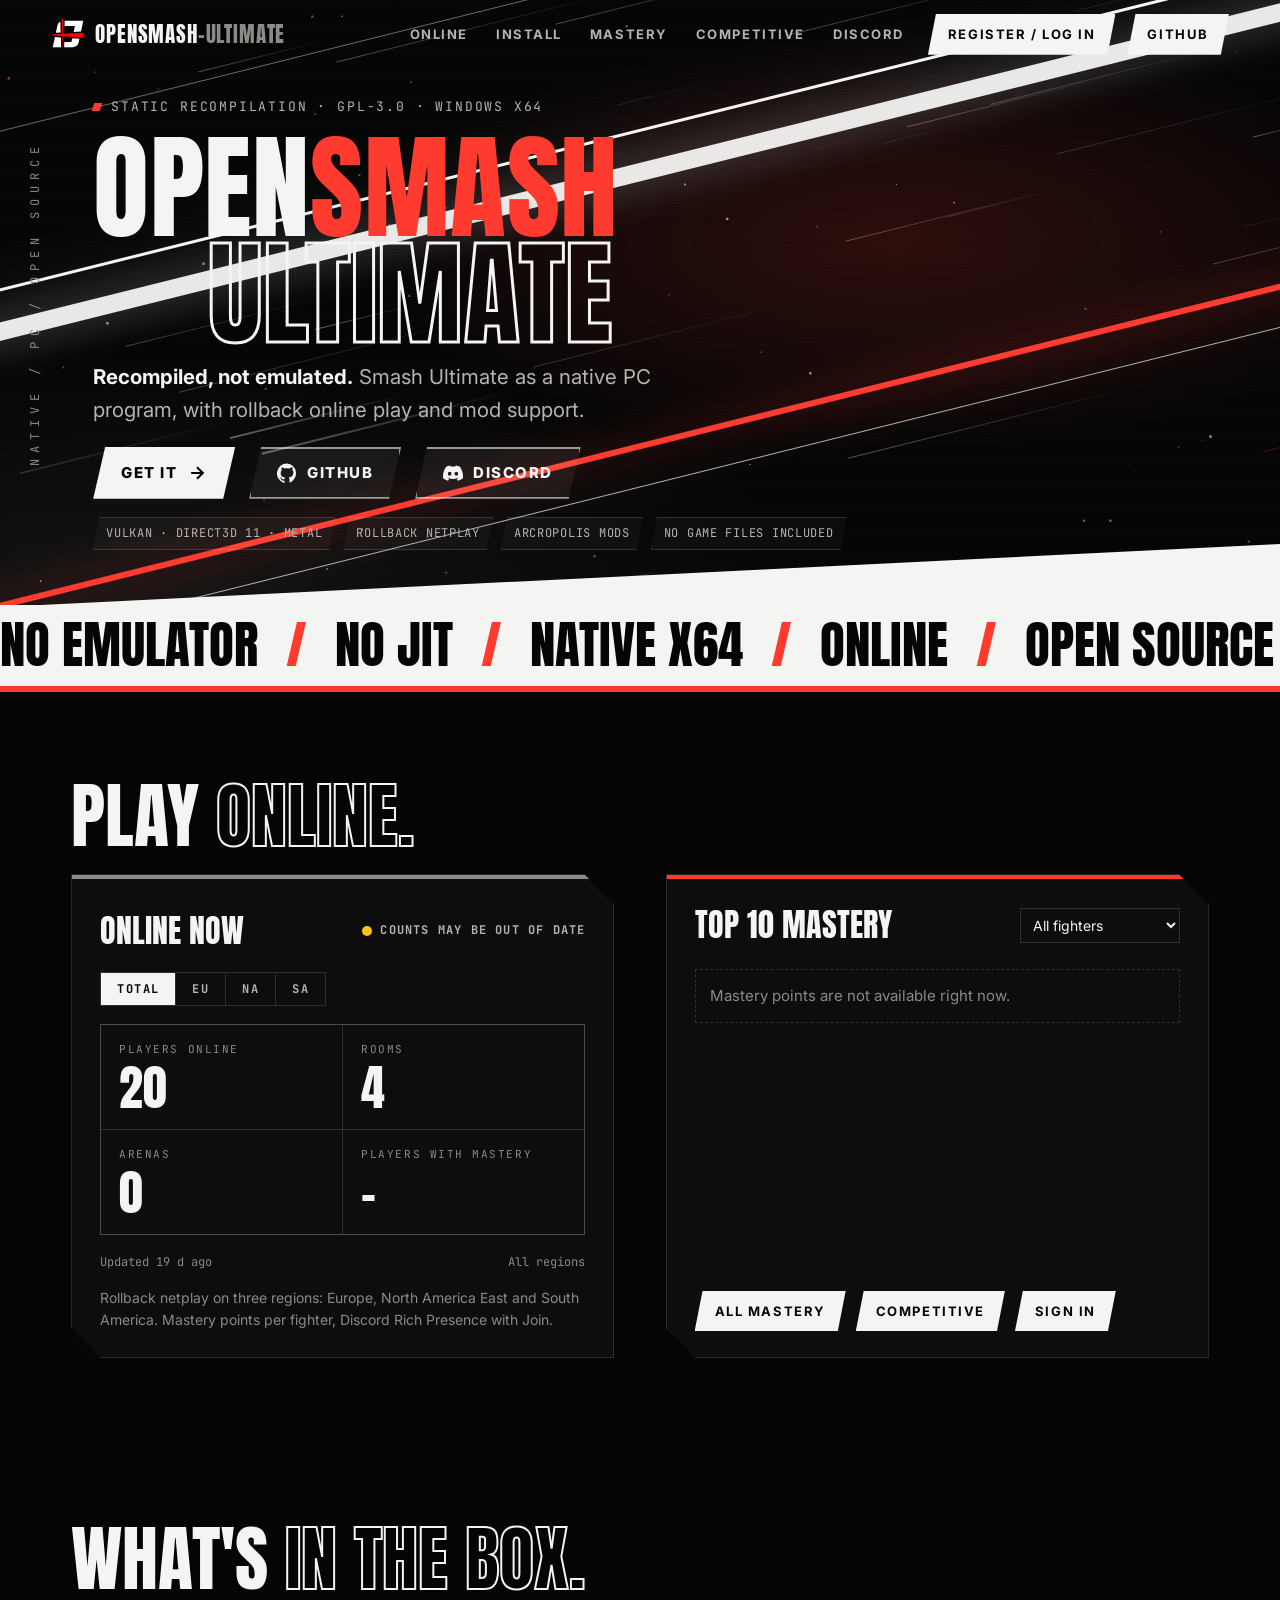
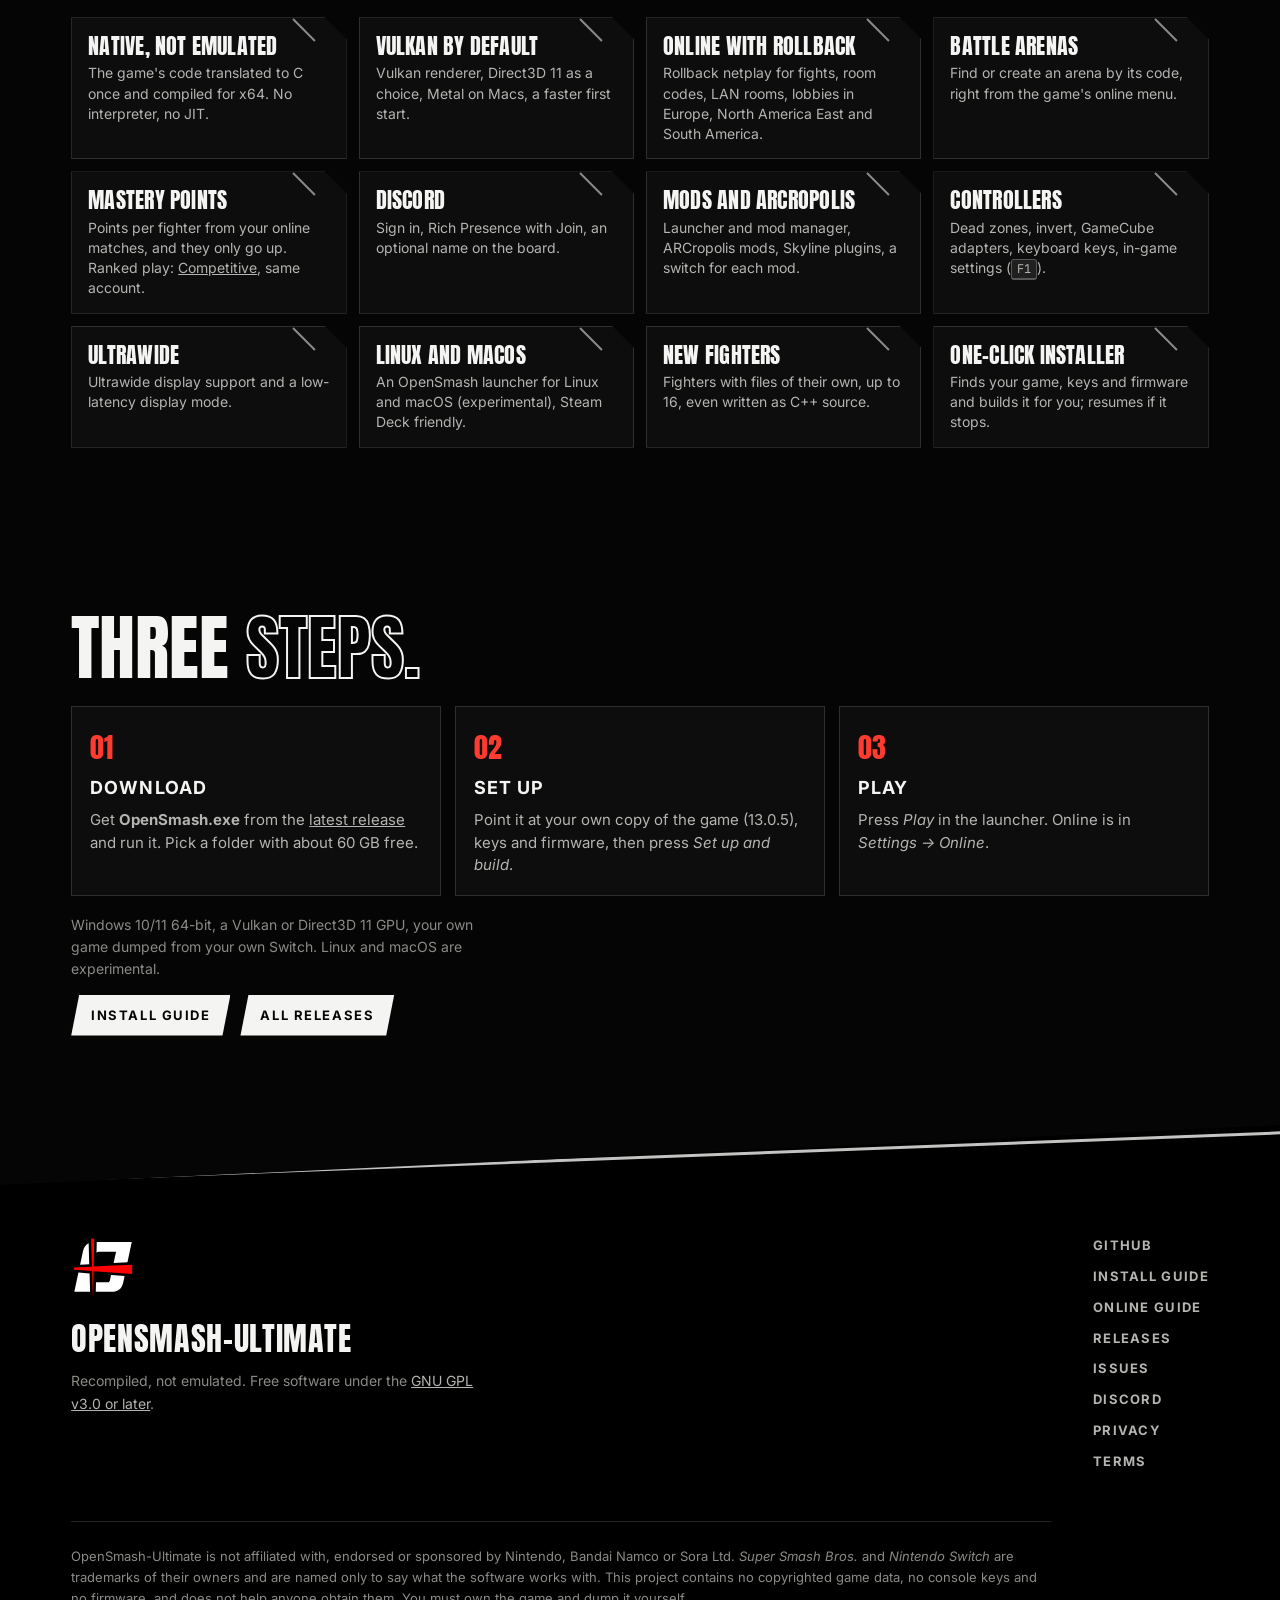
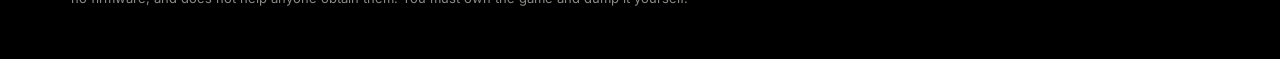
==== commit d4580808: "Home: fix comment wording, bump home.js version Co-Authored-By: Claude Opus 5.5 <noreply@anthropic.c" ====
--- a/index.html
+++ b/index.html
@@ -33,7 +33,7 @@
 <script src="js/hero.js?v=3" defer></script>
 <script src="js/snapshot.js?v=5" defer></script>
 <script src="js/fighters.js?v=4" defer></script>
-<script src="js/home.js?v=9" defer></script>
+<script src="js/home.js?v=10" defer></script>
 <script type="application/ld+json">
 {"@context":"https://schema.org","@type":"SoftwareApplication","name":"OpenSmash-Ultimate","applicationCategory":"GameApplication","operatingSystem":"Windows 10, Windows 11 (x64)","license":"https://www.gnu.org/licenses/gpl-3.0.html","offers":{"@type":"Offer","price":"0","priceCurrency":"USD"},"description":"Open-source native PC port of Super Smash Bros. Ultimate by static recompilation. Build it from your own game. Not affiliated with Nintendo."}
 </script>
